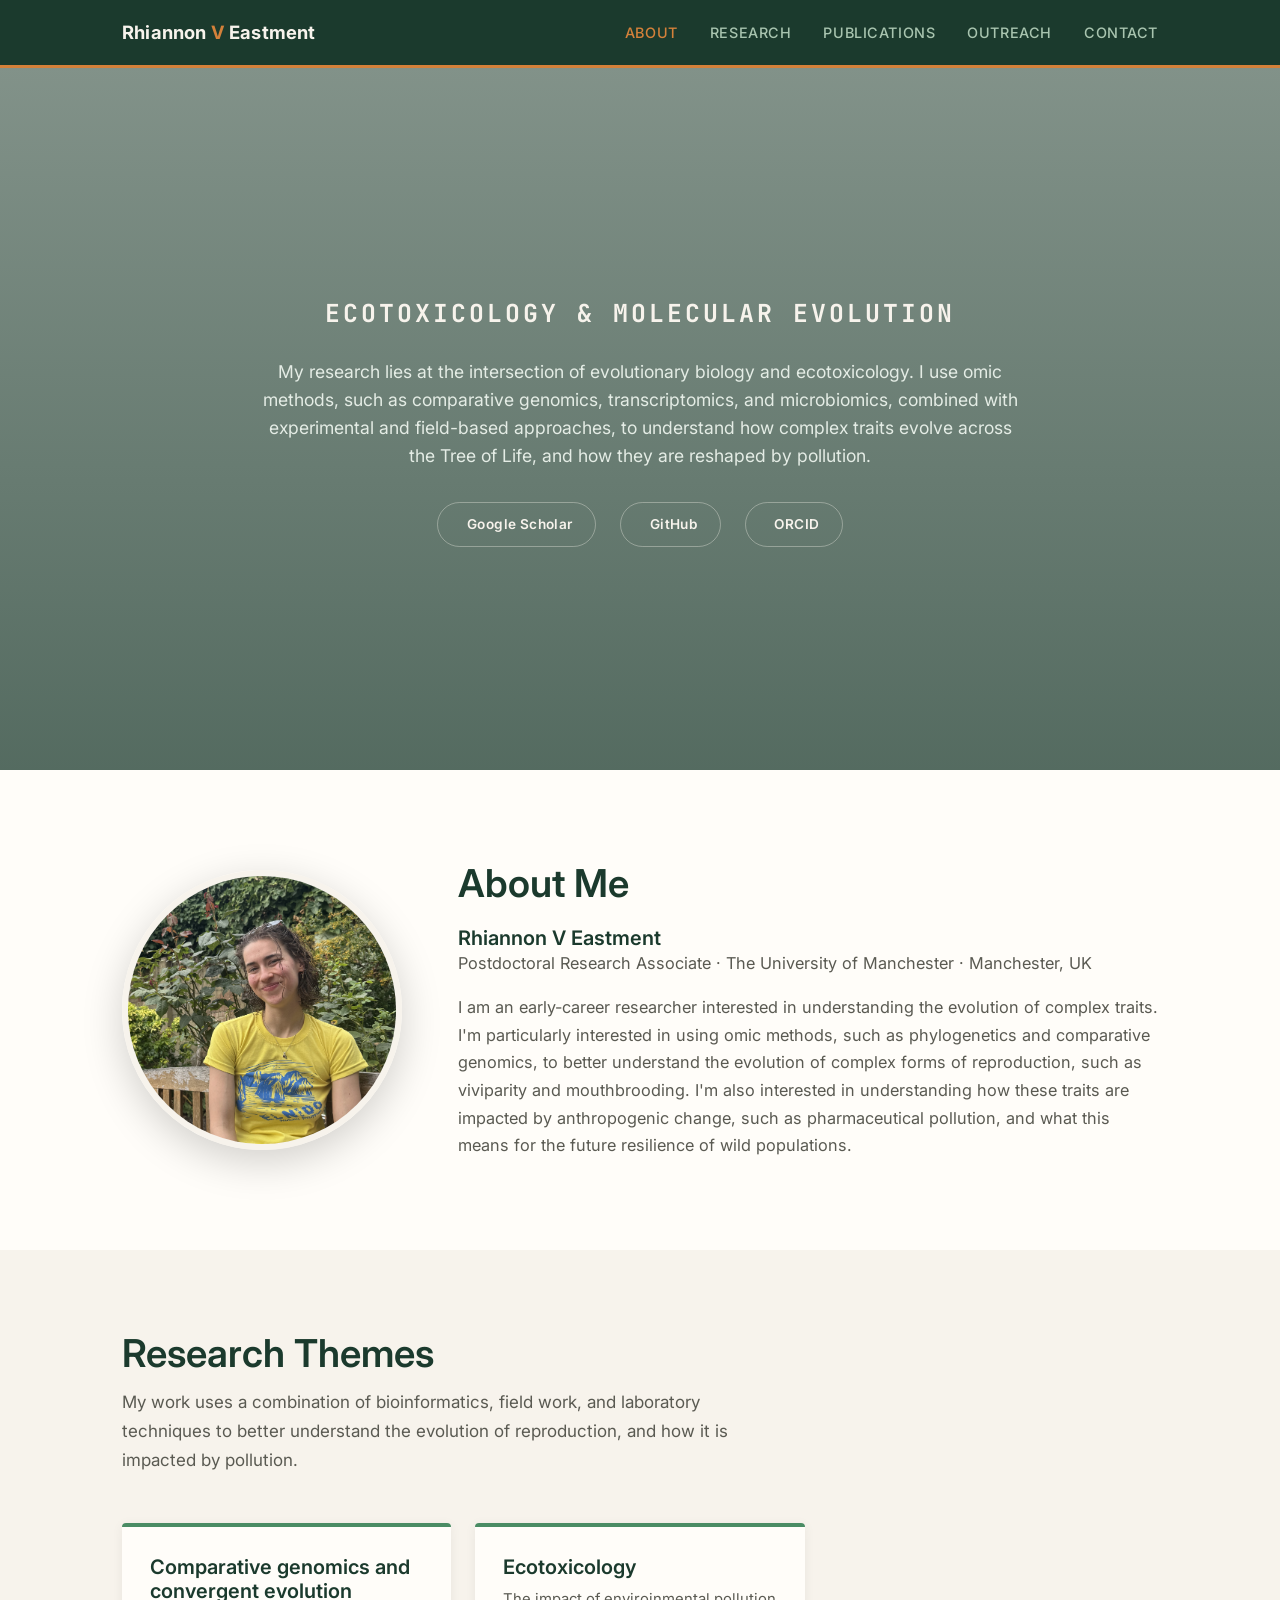
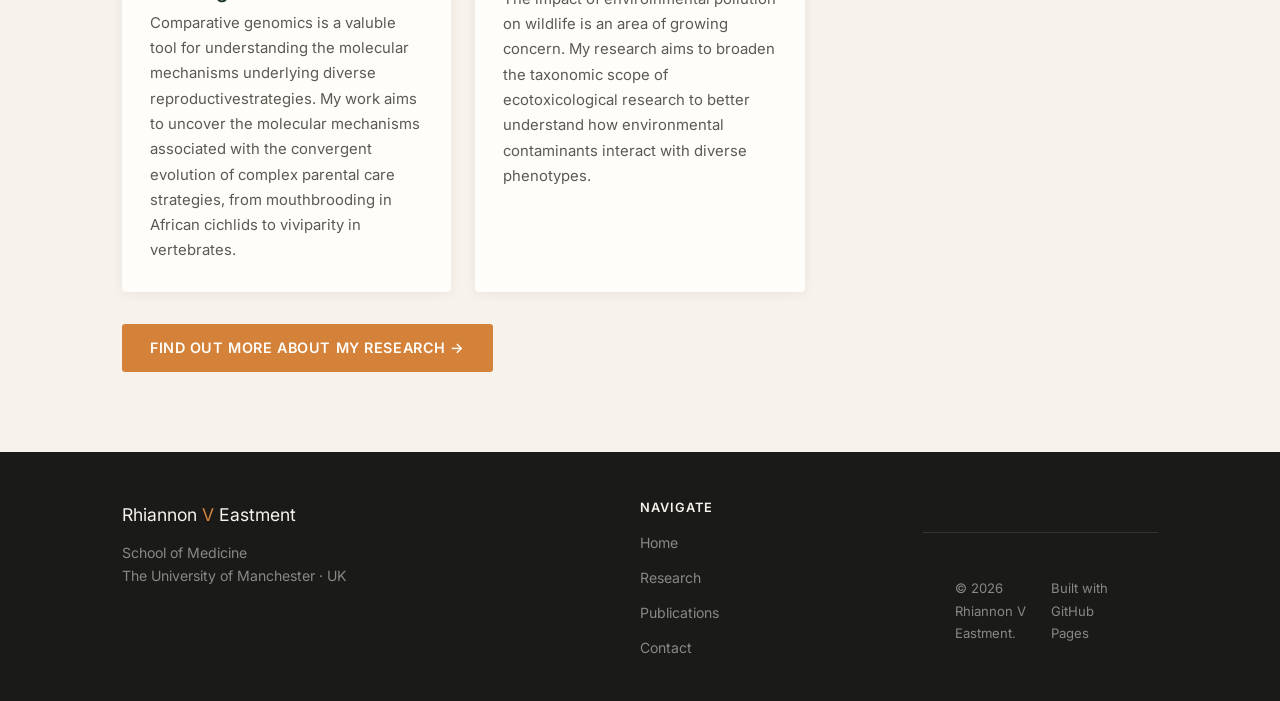
==== index.html @ 4a155547 "Update index.html" ====
<!DOCTYPE html>
<html lang="en">
<head>
  <meta charset="UTF-8" />
  <meta name="viewport" content="width=device-width, initial-scale=1.0" />
  <title>Rhiannon V Eastment | About</title>
  <meta name="description" content="Rhiannon Eastment is an early-career researcher in evolutionary biology and ecotoxicology at the University of Manchester.">
  <meta name="keywords" content="Rhiannon Eastment, evolution, reproduction, ecotoxicology, Monash University">
  <link rel="preconnect" href="https://fonts.googleapis.com" />
  <link rel="preconnect" href="https://fonts.gstatic.com" crossorigin />
  <link href="https://fonts.googleapis.com/css2?family=Playfair+Display:wght@400;600;700&family=Inter:wght@400;500;600&family=JetBrains+Mono:wght@400&display=swap" rel="stylesheet" />
  <link rel="stylesheet" href="style.css" />
</head>
<body>

  <!-- NAVIGATION -->
  <nav>
    <div class="nav-inner">
      <a href="index.html" class="nav-logo">Rhiannon <span>V</span> Eastment</a>
      <button class="nav-toggle" aria-label="Toggle navigation" onclick="this.nextElementSibling.classList.toggle('open')">☰</button>
      <ul class="nav-links">
        <li><a href="index.html" class="active">About</a></li>
        <li><a href="research.html">Research</a></li>
        <li><a href="publications.html">Publications</a></li>
        <li><a href="outreach.html">Outreach</a></li>
        <li><a href="contact.html">Contact</a></li>
      </ul>
    </div>
  </nav>

  <!-- HERO SECTION: full photo with overlay text -->
  <section class="hero">
    <div class="hero-bg"></div>
    <div class="hero-overlay"></div>
    <div class="hero-content">
      <p class="subtitle">Ecotoxicology & Molecular Evolution</p>
      <p class="bio-intro">
        My research lies at the intersection of evolutionary biology and ecotoxicology. I use omic methods, such as comparative genomics, transcriptomics, and microbiomics, combined with experimental and field-based approaches, to understand how complex traits evolve across the Tree of Life, and how they are reshaped by pollution.
      </p>
      <div class="hero-links">
        <a href="https://scholar.google.com/citations?user=520XEhIAAAAJ&hl=en" target="_blank"><i class="fas fa-graduation-cap"></i> Google Scholar</a>
        <a href="https://github.com/rhiannoneastment" target="_blank"><i class="fab fa-github"></i> GitHub</a>
        <a href="https://orcid.org/0009-0002-4949-1405" target="_blank"><i class="fab fa-orcid"></i> ORCID</a>
      </div>
    </div>
</section>

  <!-- ABOUT ME SECTION -->
  <section class="about-section">
    <div class="container">
      <div class="about-grid">
        <div class="about-photo">
          <img src="photos/scholar_photo_cropped.jpeg" alt="Headshot of Rhiannon Eastment">
        </div>
        <div class="about-text">
          <h2>About Me</h2>
          <h3>Rhiannon V Eastment</h3>
          <p class="affiliation">Postdoctoral Research Associate &middot; The University of Manchester &middot; Manchester, UK</p>
          <p>
            I am an early-career researcher interested in understanding the evolution of complex traits. I'm particularly interested in using omic methods, such as phylogenetics and comparative genomics, to better understand the evolution of complex forms of reproduction, such as viviparity and mouthbrooding. I'm also interested in understanding how these traits are impacted by anthropogenic change, such as pharmaceutical pollution, and what this means for the future resilience of wild populations.
          </p>
        </div>
      </div>
    </div>
  </section>  
  
  <!-- RESEARCH THEMES -->
  <section class="section section--tinted">
    <div class="container">
      <div class="section-header">
        <h2>Research Themes</h2>
        <p>My work uses a combination of bioinformatics, field work, and laboratory techniques to better understand the evolution of reproduction, and how it is impacted by pollution.</p>
      </div>
      <div class="themes-grid">
        <div class="theme-card">
          <h3>Comparative genomics and convergent evolution</h3>
          <p>Comparative genomics is a valuble tool for understanding the molecular mechanisms underlying diverse reproductivestrategies. My work aims to uncover the molecular mechanisms associated with the convergent evolution of complex parental care strategies, from mouthbrooding in African cichlids to viviparity in vertebrates.</p>
        </div>
        <div class="theme-card">
          <h3>Ecotoxicology</h3>
          <p>The impact of enviroinmental pollution on wildlife is an area of growing concern. My research aims to broaden the taxonomic scope of ecotoxicological research to better understand how environmental contaminants interact with diverse phenotypes.</p>
        </div>
      </div>
      <div style="margin-top: 2rem;">
        <a href="research.html" class="btn btn-primary">Find out more about my research →</a>
      </div>
    </div>
  </section>

  <!-- FOOTER -->
  <footer>
    <div class="footer-inner">
      <div>
        <div class="footer-brand">Rhiannon <span>V</span> Eastment</div>
        <p class="footer-desc">School of Medicine<br>The University of Manchester · UK</p>
      </div>
      <div class="footer-col">
        <h4>Navigate</h4>
        <ul class="footer-links">
          <li><a href="index.html">Home</a></li>
          <li><a href="research.html">Research</a></li>
          <li><a href="publications.html">Publications</a></li>
          <li><a href="contact.html">Contact</a></li>
        </ul>
      </div>
    <div class="footer-bottom">
      <span>© 2026 Rhiannon V Eastment.</span>
      <span>Built with GitHub Pages</span>
    </div>
  </footer>

</body>
</html>
---- style.css ----
/* ============================
   PALETTE & TOKENS
   Deep forest green + warm amber + off-white
   ============================ */
:root {
  --forest:    #1B3A2D;
  --moss:      #2E5E45;
  --fern:      #4A8C64;
  --amber:     #D4813A;
  --amber-lt:  #F0A96B;
  --cream:     #F7F3EC;
  --paper:     #FFFDF9;
  --ink:       #1A1A18;
  --muted:     #5A5A52;
  --rule:      #D8D2C4;

  --font-display: 'Inter', system-ui, sans-serif;
  --font-body:    'Inter', system-ui, sans-serif;
  --font-mono:    'JetBrains Mono', monospace;

  --max-w: 1100px;
  --nav-h: 68px;
}

/* ============================
   RESET & BASE
   ============================ */
*, *::before, *::after { box-sizing: border-box; margin: 0; padding: 0; }

html { scroll-behavior: smooth; }

body {
  font-family: var(--font-body);
  font-size: 17px;
  line-height: 1.7;
  color: var(--ink);
  background: var(--paper);
}

img { max-width: 100%; display: block; }
a { color: var(--fern); text-decoration: none; }
a:hover { color: var(--amber); }

/* ============================
   TYPOGRAPHY
   ============================ */
h1, h2, h3, h4 {
  font-family: var(--font-display);
  line-height: 1.2;
  color: var(--forest);
}
h1 { font-size: clamp(2.4rem, 5vw, 3.8rem); font-weight: 700; }
h2 { font-size: clamp(1.6rem, 3vw, 2.4rem); font-weight: 600; }
h3 { font-size: 1.25rem; font-weight: 600; }
h4 { font-size: 1rem; font-weight: 600; letter-spacing: .06em; text-transform: uppercase; color: var(--muted); }

p { margin-bottom: 1rem; }
p:last-child { margin-bottom: 0; }

/* ============================
   LAYOUT UTILITIES
   ============================ */
.container {
  max-width: var(--max-w);
  margin: 0 auto;
  padding: 0 2rem;
}

.section {
  padding: 80px 0;
}

.section--dark {
  background: var(--forest);
  color: var(--cream);
}
.section--dark h1,
.section--dark h2,
.section--dark h3,
.section--dark h4 { color: var(--cream); }
.section--dark p { color: #C8D9CC; }

.section--tinted { background: var(--cream); }

/* ============================
   NAV
   ============================ */
nav {
  position: sticky;
  top: 0;
  z-index: 100;
  height: var(--nav-h);
  background: var(--forest);
  display: flex;
  align-items: center;
  border-bottom: 3px solid var(--amber);
}

.nav-inner {
  max-width: var(--max-w);
  margin: 0 auto;
  padding: 0 2rem;
  width: 100%;
  display: flex;
  align-items: center;
  justify-content: space-between;
}

.nav-logo {
  font-family: var(--font-display);
  font-size: 1.15rem;
  font-weight: 700;
  color: var(--cream);
  letter-spacing: .01em;
}
.nav-logo span { color: var(--amber); }
.nav-logo:hover { color: var(--cream); }

.nav-links {
  display: flex;
  gap: 2rem;
  list-style: none;
}
.nav-links a {
  font-size: .9rem;
  font-weight: 500;
  letter-spacing: .04em;
  text-transform: uppercase;
  color: #A8C4AF;
  transition: color .2s;
}
.nav-links a:hover,
.nav-links a.active { color: var(--amber); }

.nav-toggle {
  display: none;
  background: none;
  border: none;
  cursor: pointer;
  color: var(--cream);
  font-size: 1.5rem;
}

/* ============================
   HERO - full-bleed photo with overlay text
   ============================ */
.hero {
  position: relative;
  min-height: 78vh;
  display: flex;
  align-items: center;
  justify-content: center;
  overflow: hidden;
  text-align: center;
  padding: 0 2rem;
}
 
.hero-bg {
  position: absolute;
  inset: 0;
  background-image: url('photos/fish_hero.jpg');
  background-size: cover;
  background-position: center;
  z-index: 0;
}
 
.hero-overlay {
  position: absolute;
  inset: 0;
  background: linear-gradient(180deg, rgba(27,58,45,.55) 0%, rgba(27,58,45,.75) 100%);
  z-index: 1;
}
 
.hero-content {
  position: relative;
  z-index: 2;
  max-width: 760px;
}
 
.hero-content .subtitle {
  font-family: var(--font-mono);
  font-size: 1.55rem;
   font-weight: 700;
  letter-spacing: .12em;
  text-transform: uppercase;
  color: var(--cream);
  margin-bottom: 1.5rem;
}
 
.hero-content h1 {
  color: var(--cream);
  margin-bottom: 1rem;
}
 
.hero-content .affiliation {
  color: #C8D9CC;
  font-size: .95rem;
  margin-bottom: 1.5rem;
}
 
.hero-content .bio-intro {
  color: #E4ECE5;
  font-size: 1.1rem;
  line-height: 1.6;
  margin-bottom: 2rem;
}
 
.hero-links {
  display: flex;
  gap: 1.5rem;
  justify-content: center;
  flex-wrap: wrap;
}
 
.hero-links a {
  color: var(--cream);
  font-size: .85rem;
  font-weight: 600;
  letter-spacing: .03em;
  display: inline-flex;
  align-items: center;
  gap: .4rem;
  padding: .6rem 1.4rem;
  border-radius: 999px;
  border: 1.5px solid rgba(247, 243, 236, 0.35);
  transition: background .2s, border-color .2s, color .2s;
}
.hero-links a:hover {
  background: var(--amber);
  color: var(--forest);
  border-color: var(--amber);
}
 
.btn {
  display: inline-block;
  padding: .75rem 1.75rem;
  border-radius: 3px;
  font-size: .9rem;
  font-weight: 600;
  letter-spacing: .04em;
  text-transform: uppercase;
  transition: background .2s, color .2s, transform .15s;
  cursor: pointer;
  border: none;
}
.btn:hover { transform: translateY(-2px); }
 
.btn-primary {
  background: var(--amber);
  color: var(--paper);
}
.btn-primary:hover { background: var(--amber-lt); color: var(--ink); }
 
.btn-outline {
  background: transparent;
  color: var(--cream);
  border: 2px solid #4A6A54;
  margin-left: .75rem;
}
.btn-outline:hover { border-color: var(--amber); color: var(--amber); }

/* ============================
   ABOUT ME SECTION
   ============================ */
.about-section {
  padding: 90px 0;
  background: var(--paper);
}
 
.about-grid {
  display: grid;
  grid-template-columns: 280px 1fr;
  gap: 3.5rem;
  align-items: center;
}
 
.about-photo {
  width: 280px;
  height: 280px;
  border-radius: 50%;
  overflow: hidden;
  box-shadow: 0 12px 40px rgba(0,0,0,.18);
  border: 6px solid var(--cream);
  justify-self: center;
}
 
.about-photo img {
  width: 100%;
  height: 100%;
  object-fit: cover;
}
 
.about-text h2 {
  margin-bottom: 1.25rem;
}
 
.about-text p {
  color: var(--muted);
  font-size: 1.02rem;
}

/* ============================
   STAT BAR
   ============================ */
.stat-bar {
  background: var(--amber);
  padding: 28px 0;
}
.stat-bar-inner {
  max-width: var(--max-w);
  margin: 0 auto;
  padding: 0 2rem;
  display: flex;
  gap: 2rem;
  justify-content: space-around;
  flex-wrap: wrap;
}
.stat { text-align: center; }
.stat-number {
  font-family: var(--font-display);
  font-size: 2.2rem;
  font-weight: 700;
  color: var(--forest);
  line-height: 1;
}
.stat-label {
  font-size: .8rem;
  font-weight: 600;
  letter-spacing: .06em;
  text-transform: uppercase;
  color: var(--forest);
  opacity: .75;
  margin-top: .25rem;
}

/* ============================
   RESEARCH THEMES (homepage)
   ============================ */
.themes-grid {
  display: grid;
  grid-template-columns: repeat(3, 1fr);
  gap: 1.5rem;
  margin-top: 2.5rem;
}

.theme-card {
  background: var(--paper);
  border-top: 4px solid var(--fern);
  border-radius: 4px;
  padding: 1.75rem;
  box-shadow: 0 2px 12px rgba(0,0,0,.06);
  transition: box-shadow .2s, transform .2s;
}
.theme-card:hover {
  box-shadow: 0 8px 30px rgba(0,0,0,.1);
  transform: translateY(-3px);
}
.theme-card-icon { font-size: 2rem; margin-bottom: .75rem; }
.theme-card h3 { margin-bottom: .5rem; }
.theme-card p { font-size: .93rem; color: var(--muted); margin: 0; }

/* ============================
   SECTION HEADER
   ============================ */
.section-header {
  margin-bottom: 3rem;
}
.section-header h4 { margin-bottom: .4rem; }
.section-header h2 { margin-bottom: .75rem; }
.section-header p { max-width: 620px; color: var(--muted); }
.section-header--center { text-align: center; }
.section-header--center p { margin: 0 auto; }

/* ============================
   NEWS CARDS (homepage)
   ============================ */
.news-grid {
  display: grid;
  grid-template-columns: repeat(3, 1fr);
  gap: 1.5rem;
  margin-top: 2.5rem;
}
.news-card {
  border-radius: 4px;
  overflow: hidden;
  background: #1F4434;
  transition: transform .2s;
}
.news-card:hover { transform: translateY(-3px); }
.news-card-body { padding: 1.25rem; }
.news-date {
  font-size: .78rem;
  font-family: var(--font-mono);
  color: var(--amber);
  margin-bottom: .4rem;
  letter-spacing: .06em;
}
.news-card h3 { color: var(--cream); font-size: 1rem; margin-bottom: .4rem; }
.news-card p { color: #A8C4AF; font-size: .88rem; margin: 0; }

/* ============================
   PAGE HERO (inner pages)
   ============================ */
.page-hero {
  background: var(--forest);
  padding: 60px 0 50px;
  border-bottom: 3px solid var(--amber);
}
.page-hero h4 { color: var(--amber); margin-bottom: .5rem; }
.page-hero h1 { color: var(--cream); font-size: clamp(1.8rem, 4vw, 2.8rem); }
.page-hero p { color: #A8C4AF; max-width: 580px; margin-top: .75rem; }

/* ============================
   RESEARCH PAGE
   ============================ */
.research-block {
  display: grid;
  grid-template-columns: 1fr 1fr;
  gap: 4rem;
  align-items: center;
  padding: 4rem 0;
  border-bottom: 1px solid var(--rule);
}
.research-block:last-child { border-bottom: none; }
.research-block:nth-child(even) { direction: rtl; }
.research-block:nth-child(even) > * { direction: ltr; }

.research-img-placeholder {
  border-radius: 6px;
  height: 280px;
  display: flex;
  align-items: center;
  justify-content: center;
  font-size: 4rem;
}
.research-img-placeholder.bg1 { background: linear-gradient(135deg, #1B3A2D, #2E5E45); }
.research-img-placeholder.bg2 { background: linear-gradient(135deg, #3A2D1B, #5E452E); }
.research-img-placeholder.bg3 { background: linear-gradient(135deg, #1B2A3A, #2E455E); }

.research-block h3 { font-size: 1.5rem; margin-bottom: .75rem; }
.research-block p { color: var(--muted); }

.tag-list { display: flex; flex-wrap: wrap; gap: .5rem; margin-top: 1rem; }
.tag {
  font-size: .75rem;
  font-weight: 600;
  letter-spacing: .05em;
  text-transform: uppercase;
  background: var(--cream);
  color: var(--moss);
  border: 1.5px solid var(--fern);
  border-radius: 2px;
  padding: .2rem .6rem;
}

/* ============================
   PUBLICATIONS PAGE
   ============================ */
.pub-year-group { margin-bottom: 3rem; }
.pub-year-label {
  font-family: var(--font-display);
  font-size: 1.8rem;
  color: var(--amber);
  border-bottom: 2px solid var(--rule);
  padding-bottom: .5rem;
  margin-bottom: 1.5rem;
}
.pub-item {
  padding: 1.25rem 0;
  border-bottom: 1px solid var(--rule);
  display: grid;
  grid-template-columns: auto 1fr;
  gap: 1.25rem;
  align-items: start;
}
.pub-item:last-child { border-bottom: none; }
.pub-number {
  font-family: var(--font-mono);
  font-size: .8rem;
  color: var(--amber);
  padding-top: .2rem;
  min-width: 2rem;
  text-align: right;
}
.pub-title {
  font-weight: 600;
  color: var(--forest);
  margin-bottom: .25rem;
}
.pub-authors { font-size: .9rem; color: var(--muted); margin-bottom: .2rem; }
.pub-journal {
  font-size: .88rem;
  font-style: italic;
  color: var(--fern);
}
.pub-links { margin-top: .4rem; display: flex; gap: 1rem; }
.pub-links a {
  font-size: .78rem;
  font-weight: 600;
  letter-spacing: .05em;
  text-transform: uppercase;
  color: var(--amber);
  border-bottom: 1px solid transparent;
}
.pub-links a:hover { border-bottom-color: var(--amber); }

/* ============================
   CONTACT PAGE
   ============================ */
.contact-grid {
  display: grid;
  grid-template-columns: 1fr 1fr;
  gap: 4rem;
  align-items: start;
}
.contact-info h3 { margin-bottom: 1rem; }
.contact-detail {
  display: flex;
  gap: .75rem;
  align-items: flex-start;
  margin-bottom: 1rem;
}
.contact-detail-icon { font-size: 1.1rem; padding-top: .1rem; }
.contact-detail-text { font-size: .95rem; color: var(--muted); line-height: 1.5; }
.contact-detail-text strong { display: block; color: var(--ink); }

.contact-form { background: var(--cream); border-radius: 6px; padding: 2rem; }
.contact-form h3 { margin-bottom: 1.5rem; }
.form-group { margin-bottom: 1.25rem; }
.form-group label {
  display: block;
  font-size: .85rem;
  font-weight: 600;
  letter-spacing: .04em;
  text-transform: uppercase;
  color: var(--muted);
  margin-bottom: .4rem;
}
.form-group input,
.form-group textarea,
.form-group select {
  width: 100%;
  padding: .7rem 1rem;
  border: 1.5px solid var(--rule);
  border-radius: 3px;
  font-family: var(--font-body);
  font-size: .95rem;
  background: var(--paper);
  color: var(--ink);
  transition: border-color .2s;
  outline: none;
}
.form-group input:focus,
.form-group textarea:focus,
.form-group select:focus { border-color: var(--fern); }
.form-group textarea { min-height: 130px; resize: vertical; }

/* ============================
   FOOTER
   ============================ */
footer {
  background: var(--ink);
  color: #888;
  padding: 48px 0 32px;
}
.footer-inner {
  max-width: var(--max-w);
  margin: 0 auto;
  padding: 0 2rem;
  display: grid;
  grid-template-columns: 2fr 1fr 1fr;
  gap: 3rem;
}
.footer-brand { font-family: var(--font-display); font-size: 1.1rem; color: var(--cream); margin-bottom: .75rem; }
.footer-brand span { color: var(--amber); }
.footer-desc { font-size: .88rem; line-height: 1.6; }
.footer-col h4 { color: var(--cream); font-size: .8rem; letter-spacing: .08em; text-transform: uppercase; margin-bottom: .75rem; }
.footer-links { list-style: none; }
.footer-links li { margin-bottom: .4rem; }
.footer-links a { font-size: .88rem; color: #888; transition: color .2s; }
.footer-links a:hover { color: var(--amber); }
.footer-bottom {
  max-width: var(--max-w);
  margin: 2rem auto 0;
  padding: 1.25rem 2rem 0;
  border-top: 1px solid #333;
  font-size: .82rem;
  display: flex;
  justify-content: space-between;
  align-items: center;
}

/* ============================
   RESPONSIVE
   ============================ */
@media (max-width: 900px) {
  .hero-inner { grid-template-columns: 1fr; }
  .hero-image-card, .hero-img-placeholder { display: none; }
  .themes-grid { grid-template-columns: 1fr 1fr; }
  .news-grid { grid-template-columns: 1fr 1fr; }
  .research-block { grid-template-columns: 1fr; gap: 2rem; }
  .research-block:nth-child(even) { direction: ltr; }
  .contact-grid { grid-template-columns: 1fr; }
  .footer-inner { grid-template-columns: 1fr 1fr; }
}

@media (max-width: 600px) {
  .section { padding: 56px 0; }
  .themes-grid { grid-template-columns: 1fr; }
  .news-grid { grid-template-columns: 1fr; }
  .nav-links { display: none; flex-direction: column; gap: 0; }
  .nav-links.open {
    display: flex;
    position: fixed;
    top: var(--nav-h);
    left: 0; right: 0;
    background: var(--forest);
    padding: 1rem 2rem 2rem;
    border-top: 1px solid #2E5E45;
    z-index: 99;
  }
  .nav-links.open a { padding: .75rem 0; font-size: 1rem; display: block; border-bottom: 1px solid #2E5E45; }
  .nav-toggle { display: block; }
  .footer-inner { grid-template-columns: 1fr; gap: 2rem; }
  .footer-bottom { flex-direction: column; gap: .5rem; text-align: center; }
}

@media (prefers-reduced-motion: reduce) {
  *, *::before, *::after { transition: none !important; }
}
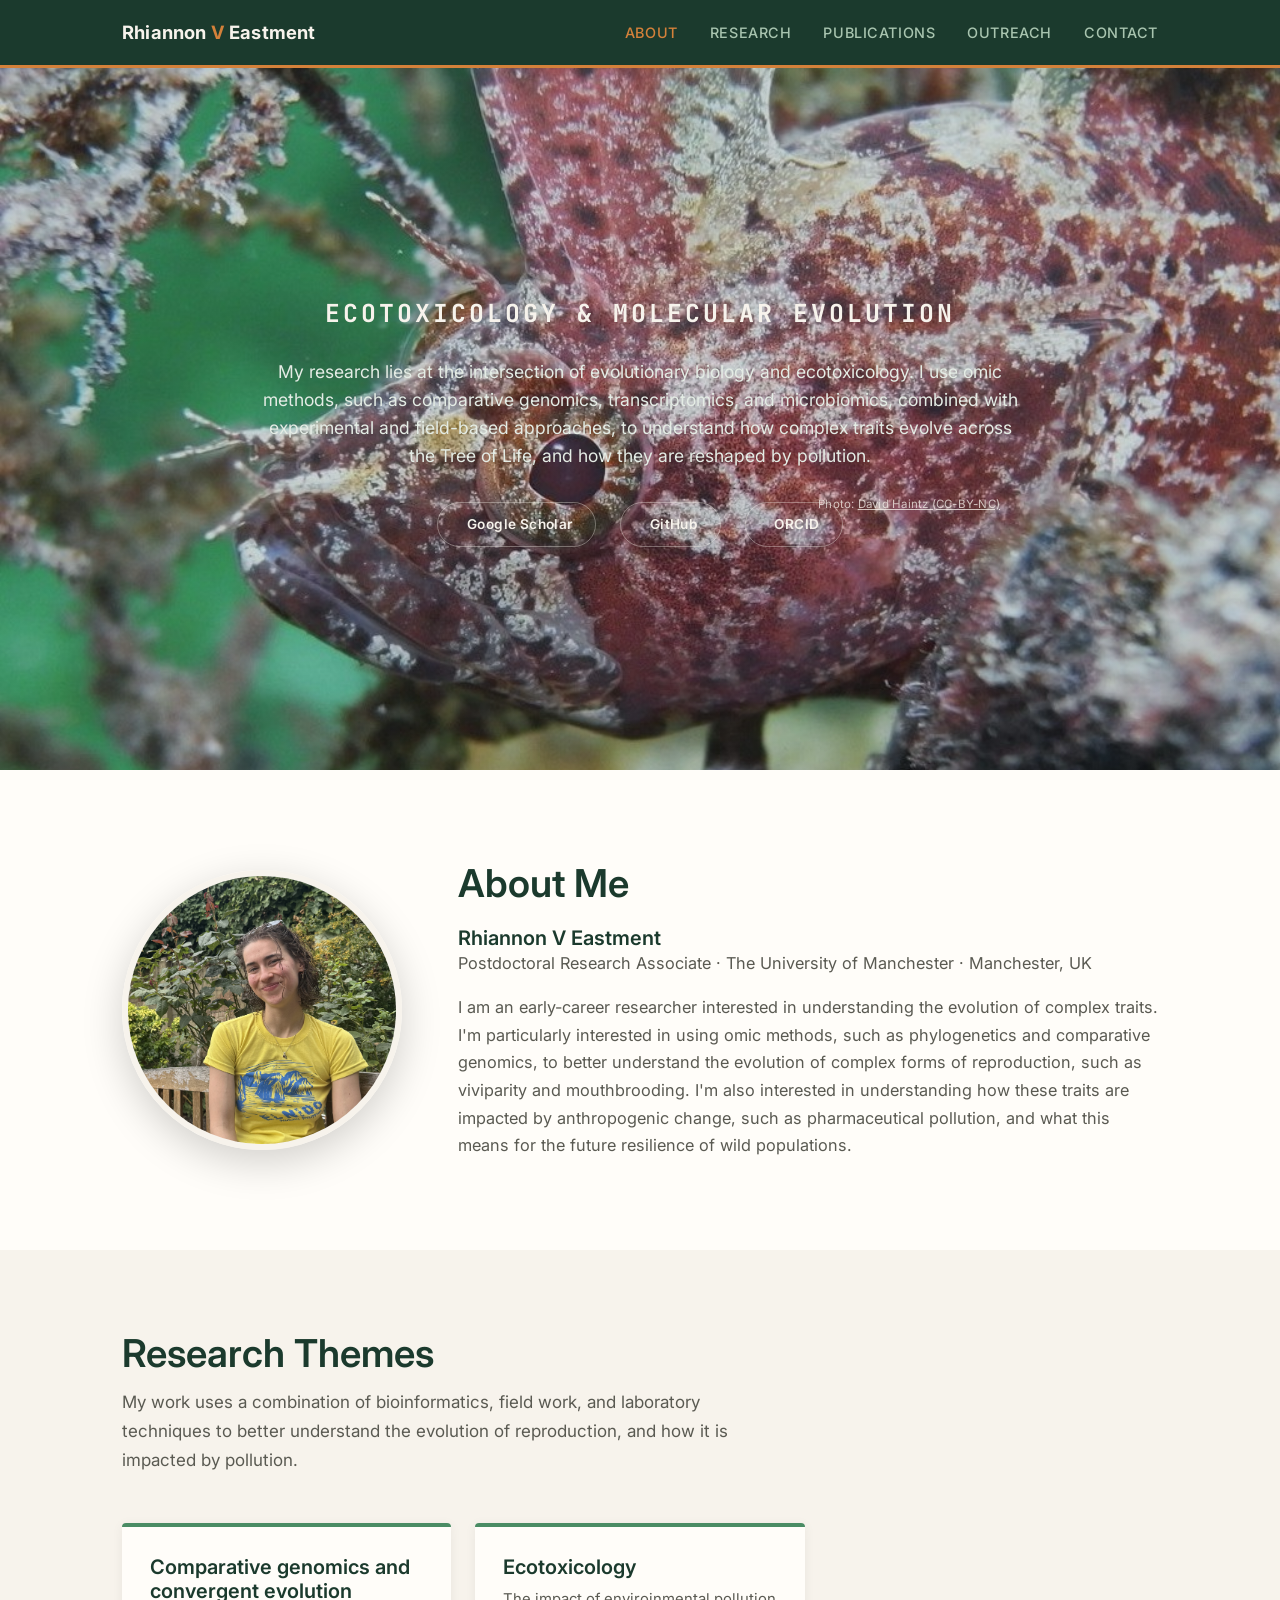
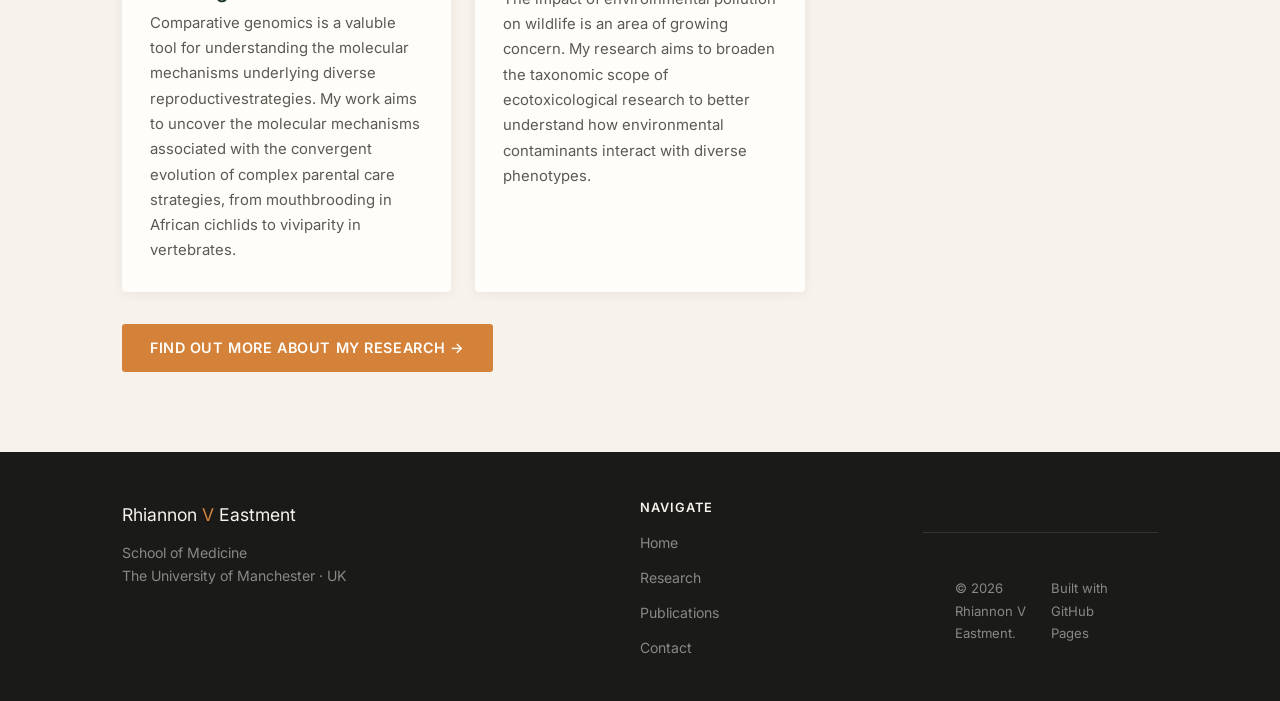
==== commit 3c38b0f3: "Update index.html" ====
--- a/index.html
+++ b/index.html
@@ -37,6 +37,7 @@
       <p class="bio-intro">
         My research lies at the intersection of evolutionary biology and ecotoxicology. I use omic methods, such as comparative genomics, transcriptomics, and microbiomics, combined with experimental and field-based approaches, to understand how complex traits evolve across the Tree of Life, and how they are reshaped by pollution.
       </p>
+      <p class="hero-credit">Photo: <a href="https://www.inaturalist.org/photos/10721985" target="_blank">David Haintz (CC-BY-NC)</a></p>
       <div class="hero-links">
         <a href="https://scholar.google.com/citations?user=520XEhIAAAAJ&hl=en" target="_blank"><i class="fas fa-graduation-cap"></i> Google Scholar</a>
         <a href="https://github.com/rhiannoneastment" target="_blank"><i class="fab fa-github"></i> GitHub</a>
--- a/style.css
+++ b/style.css
@@ -154,21 +154,41 @@
   text-align: center;
   padding: 0 2rem;
 }
- 
+
+/* Background image to be used in the hero section */
 .hero-bg {
   position: absolute;
   inset: 0;
-  background-image: url('photos/fish_hero.jpg');
+  background-image: url('photos/weedfish_cropped_1.jpeg');
   background-size: cover;
   background-position: center;
   z-index: 0;
 }
- 
+
+/* Add an overlay to the photo so that it is not completely opaque */
 .hero-overlay {
   position: absolute;
   inset: 0;
-  background: linear-gradient(180deg, rgba(27,58,45,.55) 0%, rgba(27,58,45,.75) 100%);
+  background: linear-gradient(180deg, rgba(27,58,45,.15) 0%, rgba(27,58,45,.15) 100%);
   z-index: 1;
+}
+
+/* Add photo credit to the hero image */
+.hero-credit {
+  position: absolute;
+  bottom: 1rem;
+  right: 1.25rem;
+  z-index: 2;
+  font-size: .72rem;
+  color: rgba(247, 243, 236, 0.75);
+  letter-spacing: .02em;
+}
+.hero-credit a {
+  color: rgba(247, 243, 236, 0.75);
+  text-decoration: underline;
+}
+.hero-credit a:hover {
+  color: var(--cream);
 }
  
 .hero-content {
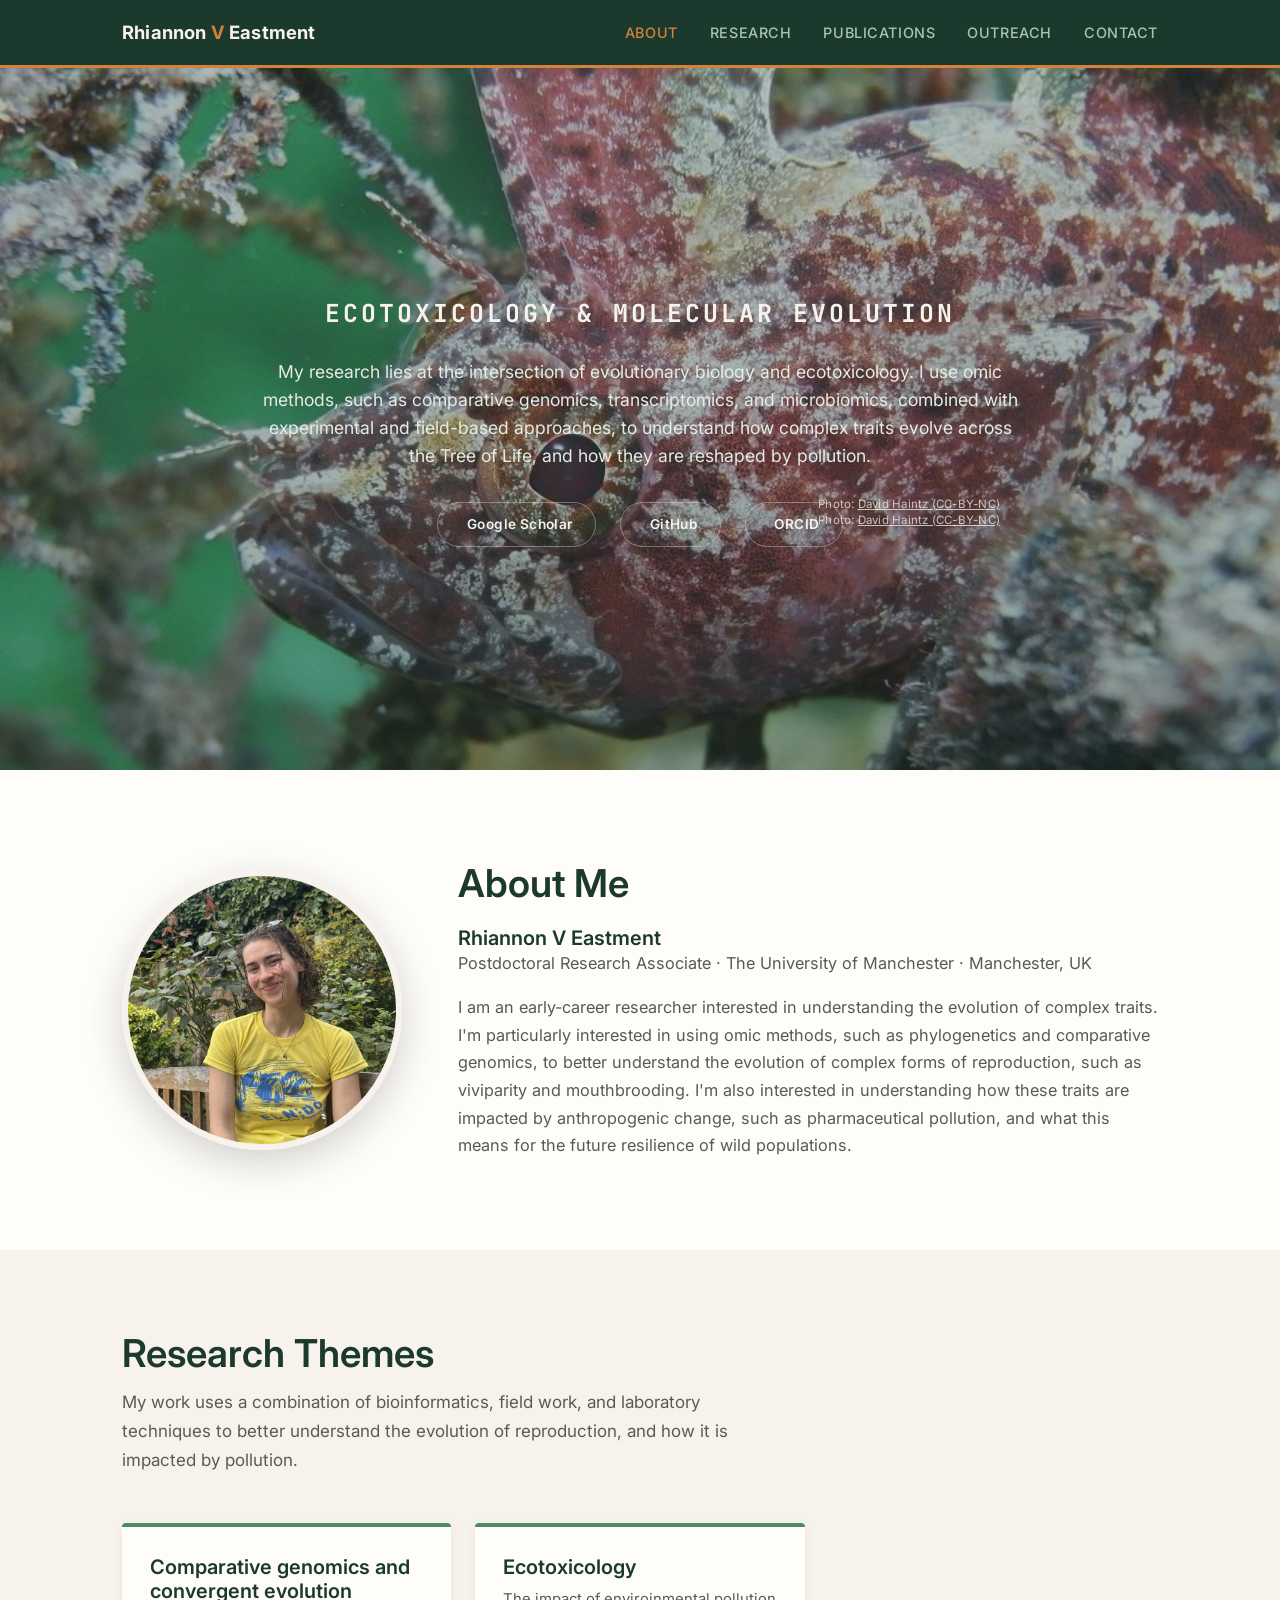
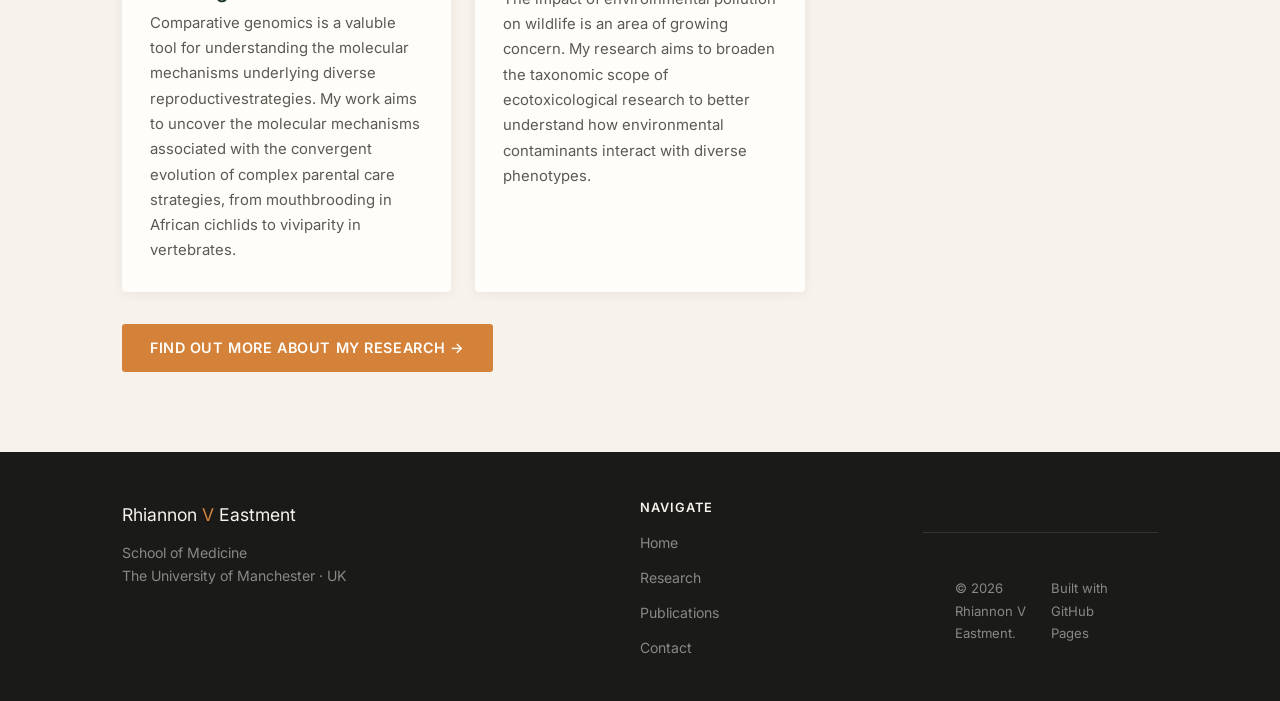
==== commit 72f5b318: "Update index.html" ====
--- a/index.html
+++ b/index.html
@@ -43,6 +43,7 @@
         <a href="https://github.com/rhiannoneastment" target="_blank"><i class="fab fa-github"></i> GitHub</a>
         <a href="https://orcid.org/0009-0002-4949-1405" target="_blank"><i class="fab fa-orcid"></i> ORCID</a>
       </div>
+      <p class="hero-credit">Photo: <a href="https://www.inaturalist.org/photos/10721985" target="_blank">David Haintz (CC-BY-NC)</a></p>
     </div>
 </section>
 
--- a/style.css
+++ b/style.css
@@ -169,7 +169,7 @@
 .hero-overlay {
   position: absolute;
   inset: 0;
-  background: linear-gradient(180deg, rgba(27,58,45,.15) 0%, rgba(27,58,45,.15) 100%);
+  background: linear-gradient(180deg, rgba(27,58,45,.25) 0%, rgba(27,58,45,.4) 100%);
   z-index: 1;
 }
 
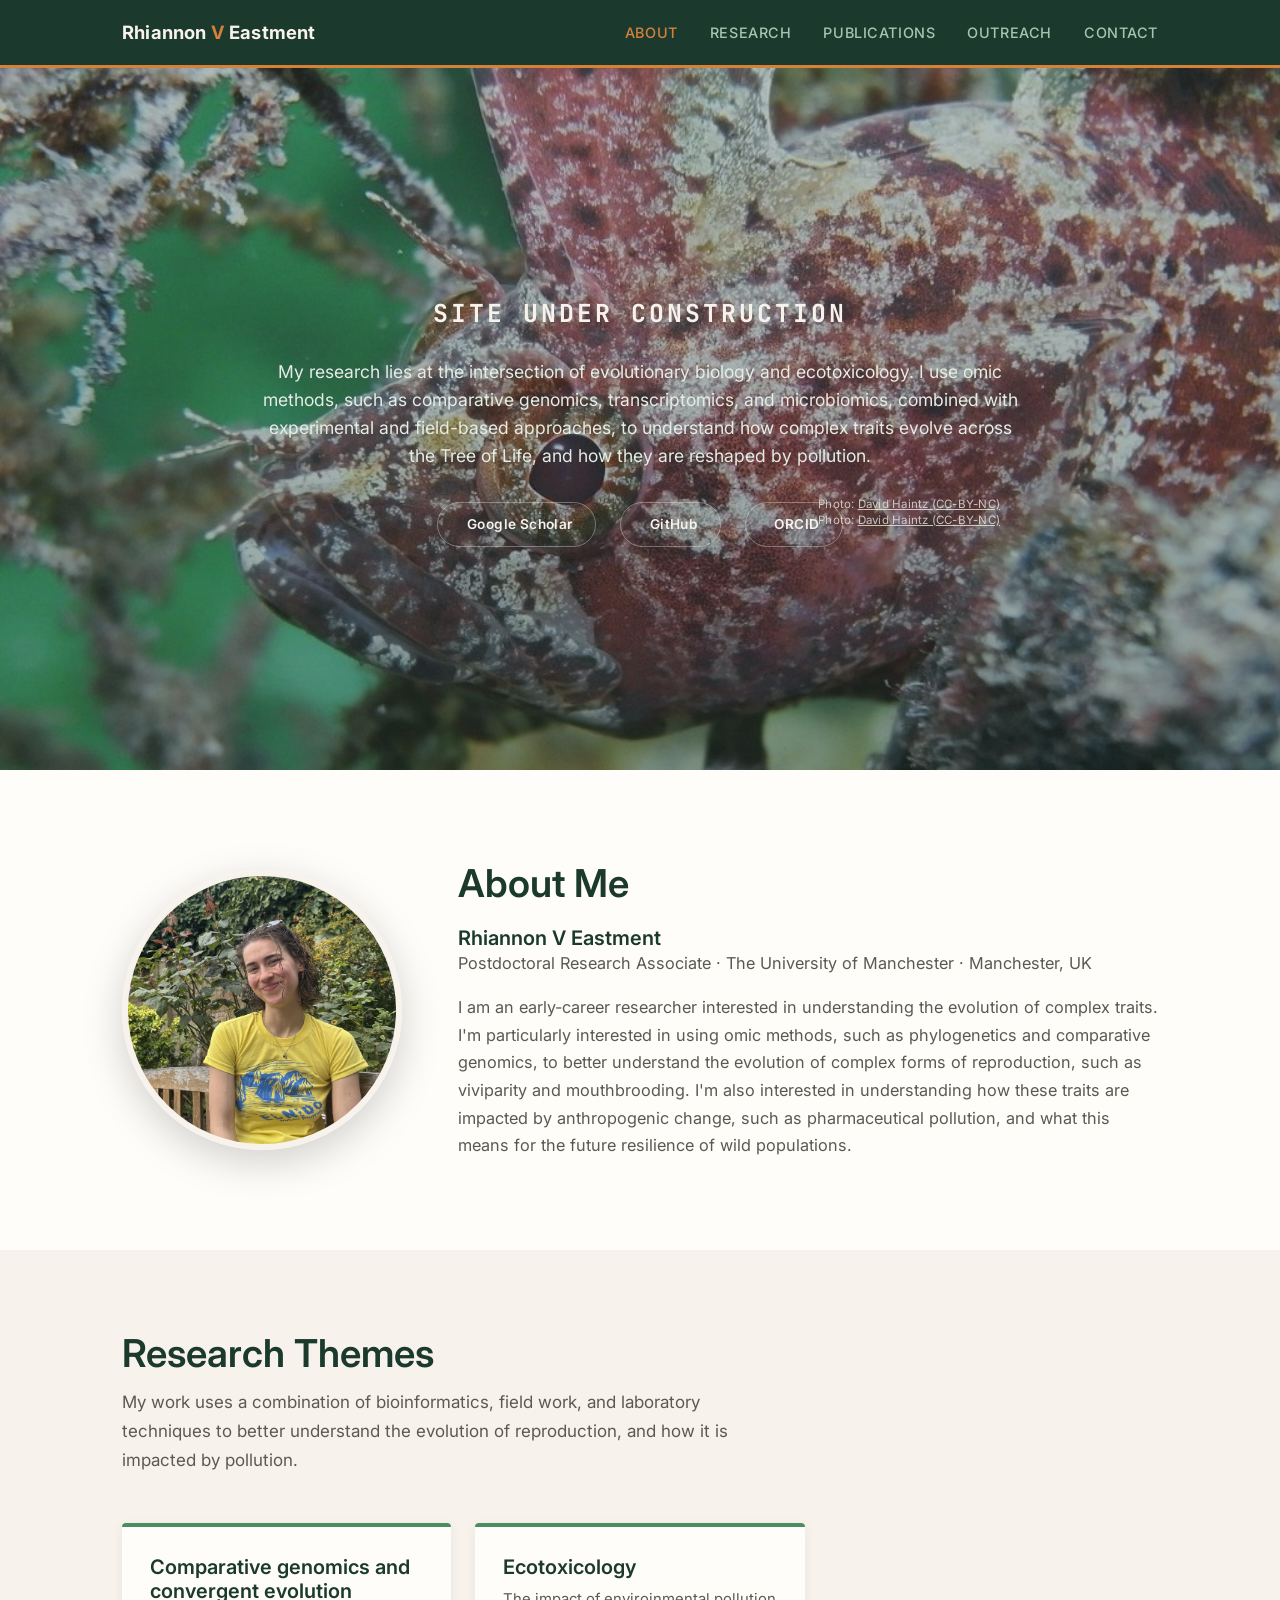
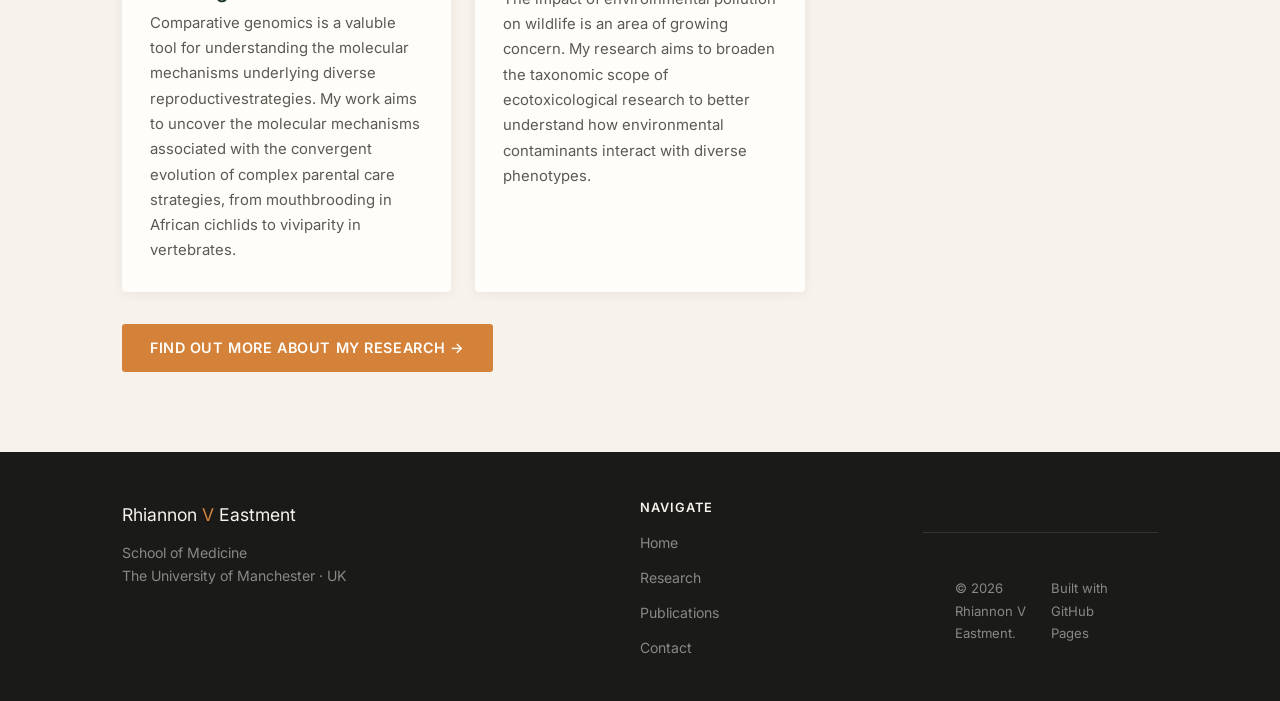
==== commit 8ea16b3a: "Update index.html" ====
--- a/index.html
+++ b/index.html
@@ -33,7 +33,7 @@
     <div class="hero-bg"></div>
     <div class="hero-overlay"></div>
     <div class="hero-content">
-      <p class="subtitle">Ecotoxicology & Molecular Evolution</p>
+      <p class="subtitle">SITE UNDER CONSTRUCTION</p>
       <p class="bio-intro">
         My research lies at the intersection of evolutionary biology and ecotoxicology. I use omic methods, such as comparative genomics, transcriptomics, and microbiomics, combined with experimental and field-based approaches, to understand how complex traits evolve across the Tree of Life, and how they are reshaped by pollution.
       </p>
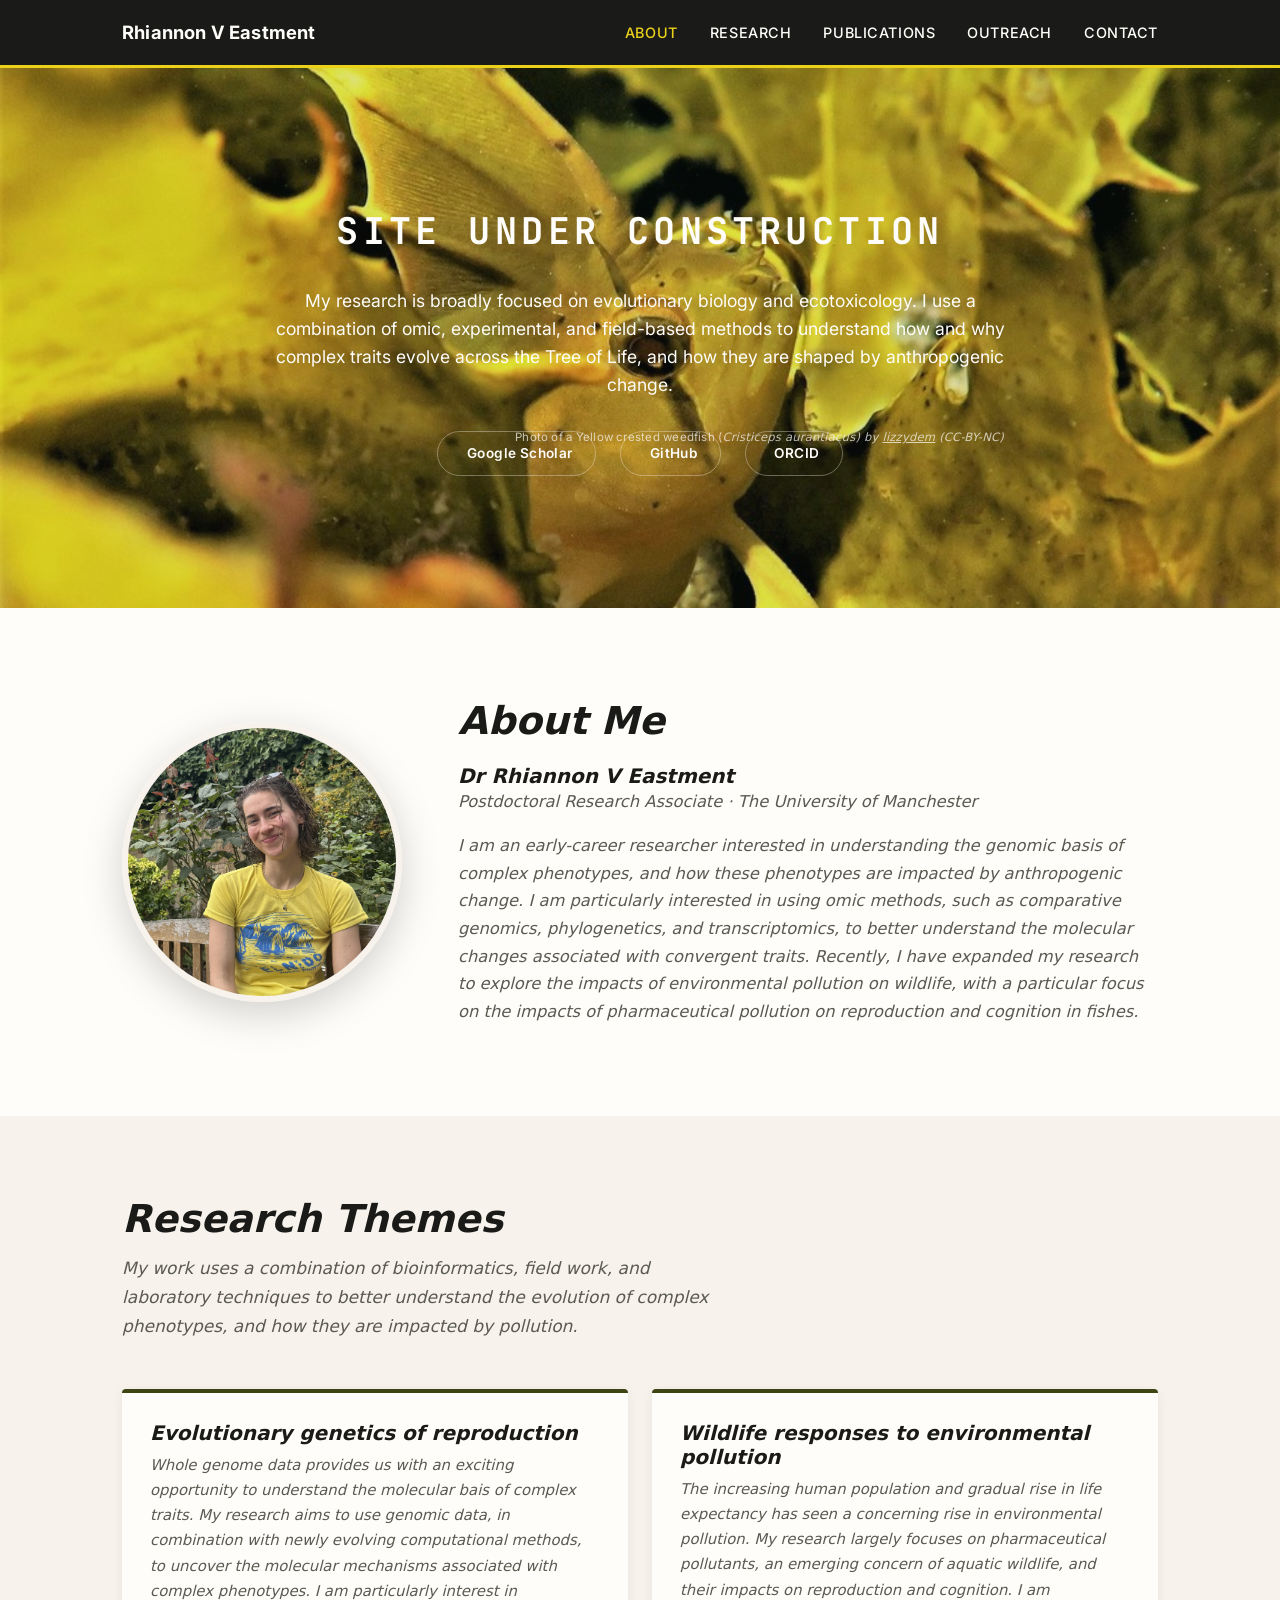
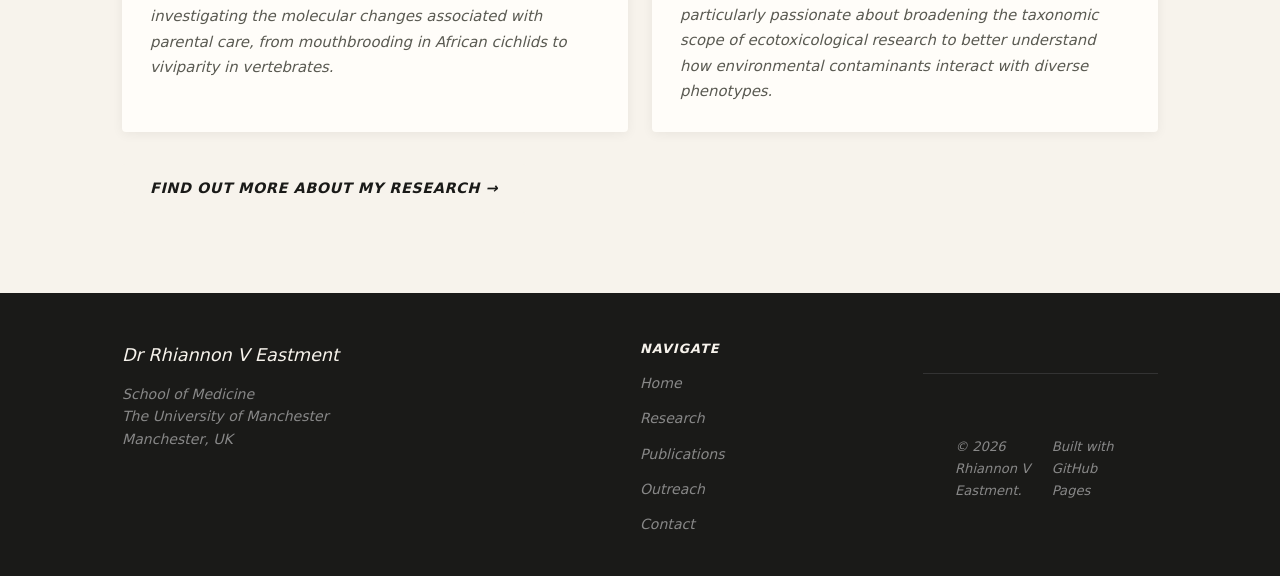
==== commit 8fad3642: "Update index.html" ====
--- a/index.html
+++ b/index.html
@@ -28,22 +28,21 @@
     </div>
   </nav>
 
-  <!-- HERO SECTION: full photo with overlay text -->
+  <!-- HERO SECTION -->
   <section class="hero">
     <div class="hero-bg"></div>
     <div class="hero-overlay"></div>
     <div class="hero-content">
       <p class="subtitle">SITE UNDER CONSTRUCTION</p>
       <p class="bio-intro">
-        My research lies at the intersection of evolutionary biology and ecotoxicology. I use omic methods, such as comparative genomics, transcriptomics, and microbiomics, combined with experimental and field-based approaches, to understand how complex traits evolve across the Tree of Life, and how they are reshaped by pollution.
+        My research is broadly focused on evolutionary biology and ecotoxicology. I use a combination of omic, experimental, and field-based methods to understand how and why complex traits evolve across the Tree of Life, and how they are shaped by anthropogenic change.
       </p>
-      <p class="hero-credit">Photo: <a href="https://www.inaturalist.org/photos/10721985" target="_blank">David Haintz (CC-BY-NC)</a></p>
       <div class="hero-links">
         <a href="https://scholar.google.com/citations?user=520XEhIAAAAJ&hl=en" target="_blank"><i class="fas fa-graduation-cap"></i> Google Scholar</a>
         <a href="https://github.com/rhiannoneastment" target="_blank"><i class="fab fa-github"></i> GitHub</a>
         <a href="https://orcid.org/0009-0002-4949-1405" target="_blank"><i class="fab fa-orcid"></i> ORCID</a>
       </div>
-      <p class="hero-credit">Photo: <a href="https://www.inaturalist.org/photos/10721985" target="_blank">David Haintz (CC-BY-NC)</a></p>
+      <p class="hero-credit">Photo of a Yellow crested weedfish (<i>Cristiceps aurantiacus<i>) by <a href="https://www.inaturalist.org/observations/103037705" target="_blank">lizzydem</a> (CC-BY-NC)</p>
     </div>
 </section>
 
@@ -56,10 +55,10 @@
         </div>
         <div class="about-text">
           <h2>About Me</h2>
-          <h3>Rhiannon V Eastment</h3>
-          <p class="affiliation">Postdoctoral Research Associate &middot; The University of Manchester &middot; Manchester, UK</p>
+          <h3>Dr Rhiannon V Eastment</h3>
+          <p class="affiliation">Postdoctoral Research Associate &middot; The University of Manchester</p>
           <p>
-            I am an early-career researcher interested in understanding the evolution of complex traits. I'm particularly interested in using omic methods, such as phylogenetics and comparative genomics, to better understand the evolution of complex forms of reproduction, such as viviparity and mouthbrooding. I'm also interested in understanding how these traits are impacted by anthropogenic change, such as pharmaceutical pollution, and what this means for the future resilience of wild populations.
+            I am an early-career researcher interested in understanding the genomic basis of complex phenotypes, and how these phenotypes are impacted by anthropogenic change. I am particularly interested in using omic methods, such as comparative genomics, phylogenetics, and transcriptomics, to better understand the molecular changes associated with convergent traits. Recently, I have expanded my research to explore the impacts of environmental pollution on wildlife, with a particular focus on the impacts of pharmaceutical pollution on reproduction and cognition in fishes.
           </p>
         </div>
       </div>
@@ -71,16 +70,16 @@
     <div class="container">
       <div class="section-header">
         <h2>Research Themes</h2>
-        <p>My work uses a combination of bioinformatics, field work, and laboratory techniques to better understand the evolution of reproduction, and how it is impacted by pollution.</p>
+        <p>My work uses a combination of bioinformatics, field work, and laboratory techniques to better understand the evolution of complex phenotypes, and how they are impacted by pollution.</p>
       </div>
       <div class="themes-grid">
         <div class="theme-card">
-          <h3>Comparative genomics and convergent evolution</h3>
-          <p>Comparative genomics is a valuble tool for understanding the molecular mechanisms underlying diverse reproductivestrategies. My work aims to uncover the molecular mechanisms associated with the convergent evolution of complex parental care strategies, from mouthbrooding in African cichlids to viviparity in vertebrates.</p>
+          <h3>Evolutionary genetics of reproduction</h3>
+          <p>Whole genome data provides us with an exciting opportunity to understand the molecular bais of complex traits. My research aims to use genomic data, in combination with newly evolving computational methods, to uncover the molecular mechanisms associated with complex phenotypes. I am particularly interest in investigating the molecular changes associated with parental care, from mouthbrooding in African cichlids to viviparity in vertebrates.</p>
         </div>
         <div class="theme-card">
-          <h3>Ecotoxicology</h3>
-          <p>The impact of enviroinmental pollution on wildlife is an area of growing concern. My research aims to broaden the taxonomic scope of ecotoxicological research to better understand how environmental contaminants interact with diverse phenotypes.</p>
+          <h3>Wildlife responses to environmental pollution</h3>
+          <p>The increasing human population and gradual rise in life expectancy has seen a concerning rise in environmental pollution. My research largely focuses on pharmaceutical pollutants, an emerging concern of aquatic wildlife, and their impacts on reproduction and cognition. I am particularly passionate about broadening the taxonomic scope of ecotoxicological research to better understand how environmental contaminants interact with diverse phenotypes.</p>
         </div>
       </div>
       <div style="margin-top: 2rem;">
@@ -93,8 +92,8 @@
   <footer>
     <div class="footer-inner">
       <div>
-        <div class="footer-brand">Rhiannon <span>V</span> Eastment</div>
-        <p class="footer-desc">School of Medicine<br>The University of Manchester · UK</p>
+        <div class="footer-brand">Dr Rhiannon <span>V</span> Eastment</div>
+        <p class="footer-desc">School of Medicine<br>The University of Manchester<br>Manchester, UK</p>
       </div>
       <div class="footer-col">
         <h4>Navigate</h4>
@@ -102,6 +101,7 @@
           <li><a href="index.html">Home</a></li>
           <li><a href="research.html">Research</a></li>
           <li><a href="publications.html">Publications</a></li>
+          <li><a href="outreach.html">Outreach</a></li>
           <li><a href="contact.html">Contact</a></li>
         </ul>
       </div>
--- a/style.css
+++ b/style.css
@@ -1,6 +1,6 @@
 /* ============================
    PALETTE & TOKENS
-   Deep forest green + warm amber + off-white
+   Deep forest green + warm amber + off-white + hero photo palette
    ============================ */
 :root {
   --forest:    #1B3A2D;
@@ -13,6 +13,11 @@
   --ink:       #1A1A18;
   --muted:     #5A5A52;
   --rule:      #D8D2C4;
+--olive-leaf: #3E4512ff;
+--dark-khaki: #2A260Eff;
+--burnt-caramel: #BE681Dff;
+--olive-bark: #81681Dff;
+--golden-glow: #EBD11Aff;
 
   --font-display: 'Inter', system-ui, sans-serif;
   --font-body:    'Inter', system-ui, sans-serif;
@@ -38,8 +43,8 @@
 }
 
 img { max-width: 100%; display: block; }
-a { color: var(--fern); text-decoration: none; }
-a:hover { color: var(--amber); }
+a { color: var(--olive-leaf); text-decoration: none; }
+a:hover { color: var(--golden-yellow); }
 
 /* ============================
    TYPOGRAPHY
@@ -47,7 +52,7 @@
 h1, h2, h3, h4 {
   font-family: var(--font-display);
   line-height: 1.2;
-  color: var(--forest);
+  color: var(--ink);
 }
 h1 { font-size: clamp(2.4rem, 5vw, 3.8rem); font-weight: 700; }
 h2 { font-size: clamp(1.6rem, 3vw, 2.4rem); font-weight: 600; }
@@ -71,13 +76,13 @@
 }
 
 .section--dark {
-  background: var(--forest);
-  color: var(--cream);
+  background: var(--olive-leaf);
+  color: var(--paper);
 }
 .section--dark h1,
 .section--dark h2,
 .section--dark h3,
-.section--dark h4 { color: var(--cream); }
+.section--dark h4 { color: var(--paper); }
 .section--dark p { color: #C8D9CC; }
 
 .section--tinted { background: var(--cream); }
@@ -90,10 +95,10 @@
   top: 0;
   z-index: 100;
   height: var(--nav-h);
-  background: var(--forest);
-  display: flex;
-  align-items: center;
-  border-bottom: 3px solid var(--amber);
+  background: var(--ink);
+  display: flex;
+  align-items: center;
+  border-bottom: 3px solid var(--golden-glow);
 }
 
 .nav-inner {
@@ -110,11 +115,11 @@
   font-family: var(--font-display);
   font-size: 1.15rem;
   font-weight: 700;
-  color: var(--cream);
+  color: var(--paper);
   letter-spacing: .01em;
 }
-.nav-logo span { color: var(--amber); }
-.nav-logo:hover { color: var(--cream); }
+.nav-logo span { color: var(--paper); }
+.nav-logo:hover { color: var(--paper); }
 
 .nav-links {
   display: flex;
@@ -126,18 +131,18 @@
   font-weight: 500;
   letter-spacing: .04em;
   text-transform: uppercase;
-  color: #A8C4AF;
+  color: var(--paper);
   transition: color .2s;
 }
 .nav-links a:hover,
-.nav-links a.active { color: var(--amber); }
+.nav-links a.active { color: var(--golden-glow); }
 
 .nav-toggle {
   display: none;
   background: none;
   border: none;
   cursor: pointer;
-  color: var(--cream);
+  color: var(--paper);
   font-size: 1.5rem;
 }
 
@@ -146,7 +151,7 @@
    ============================ */
 .hero {
   position: relative;
-  min-height: 78vh;
+  height: 60vh;
   display: flex;
   align-items: center;
   justify-content: center;
@@ -159,7 +164,7 @@
 .hero-bg {
   position: absolute;
   inset: 0;
-  background-image: url('photos/weedfish_cropped_1.jpeg');
+  background-image: url('photos/weedfish_large_2.jpeg');
   background-size: cover;
   background-position: center;
   z-index: 0;
@@ -169,16 +174,16 @@
 .hero-overlay {
   position: absolute;
   inset: 0;
-  background: linear-gradient(180deg, rgba(27,58,45,.25) 0%, rgba(27,58,45,.4) 100%);
+  background: linear-gradient(180deg, rgba(27,58,45,.15) 0%, rgba(27,58,45,.15) 100%);
   z-index: 1;
 }
 
 /* Add photo credit to the hero image */
 .hero-credit {
   position: absolute;
-  bottom: 1rem;
-  right: 1.25rem;
-  z-index: 2;
+  bottom: 0.75rem;
+  right: 1rem;
+  z-index: 3;
   font-size: .72rem;
   color: rgba(247, 243, 236, 0.75);
   letter-spacing: .02em;
@@ -188,7 +193,7 @@
   text-decoration: underline;
 }
 .hero-credit a:hover {
-  color: var(--cream);
+  color: var(--ink);
 }
  
 .hero-content {
@@ -196,30 +201,31 @@
   z-index: 2;
   max-width: 760px;
 }
- 
+
+/* Title of the page */
 .hero-content .subtitle {
   font-family: var(--font-mono);
-  font-size: 1.55rem;
+  font-size: 2.3rem;
    font-weight: 700;
   letter-spacing: .12em;
   text-transform: uppercase;
+  color: var(--paper);
+  margin-bottom: 1.5rem;
+}
+ 
+.hero-content h1 {
+  color: var(--paper);
+  margin-bottom: 1rem;
+}
+ 
+.hero-content .affiliation {
   color: var(--cream);
-  margin-bottom: 1.5rem;
-}
- 
-.hero-content h1 {
-  color: var(--cream);
-  margin-bottom: 1rem;
-}
- 
-.hero-content .affiliation {
-  color: #C8D9CC;
   font-size: .95rem;
   margin-bottom: 1.5rem;
 }
  
 .hero-content .bio-intro {
-  color: #E4ECE5;
+  color: var(--paper);
   font-size: 1.1rem;
   line-height: 1.6;
   margin-bottom: 2rem;
@@ -233,7 +239,7 @@
 }
  
 .hero-links a {
-  color: var(--cream);
+  color: var(--paper);
   font-size: .85rem;
   font-weight: 600;
   letter-spacing: .03em;
@@ -246,9 +252,9 @@
   transition: background .2s, border-color .2s, color .2s;
 }
 .hero-links a:hover {
-  background: var(--amber);
-  color: var(--forest);
-  border-color: var(--amber);
+  background: var(--cream);
+  color: var(--ink);
+  border-color: var(--cream);
 }
  
 .btn {
@@ -266,10 +272,10 @@
 .btn:hover { transform: translateY(-2px); }
  
 .btn-primary {
-  background: var(--amber);
-  color: var(--paper);
-}
-.btn-primary:hover { background: var(--amber-lt); color: var(--ink); }
+  background: var(--cream);
+  color: var(--ink);
+}
+.btn-primary:hover { background: var(--cream); color: var(--ink); }
  
 .btn-outline {
   background: transparent;
@@ -277,7 +283,7 @@
   border: 2px solid #4A6A54;
   margin-left: .75rem;
 }
-.btn-outline:hover { border-color: var(--amber); color: var(--amber); }
+.btn-outline:hover { border-color: var(--cream); color: var(--cream); }
 
 /* ============================
    ABOUT ME SECTION
@@ -320,52 +326,18 @@
 }
 
 /* ============================
-   STAT BAR
-   ============================ */
-.stat-bar {
-  background: var(--amber);
-  padding: 28px 0;
-}
-.stat-bar-inner {
-  max-width: var(--max-w);
-  margin: 0 auto;
-  padding: 0 2rem;
-  display: flex;
-  gap: 2rem;
-  justify-content: space-around;
-  flex-wrap: wrap;
-}
-.stat { text-align: center; }
-.stat-number {
-  font-family: var(--font-display);
-  font-size: 2.2rem;
-  font-weight: 700;
-  color: var(--forest);
-  line-height: 1;
-}
-.stat-label {
-  font-size: .8rem;
-  font-weight: 600;
-  letter-spacing: .06em;
-  text-transform: uppercase;
-  color: var(--forest);
-  opacity: .75;
-  margin-top: .25rem;
-}
-
-/* ============================
    RESEARCH THEMES (homepage)
    ============================ */
 .themes-grid {
   display: grid;
-  grid-template-columns: repeat(3, 1fr);
+  grid-template-columns: repeat(2, 1fr);
   gap: 1.5rem;
   margin-top: 2.5rem;
 }
 
 .theme-card {
   background: var(--paper);
-  border-top: 4px solid var(--fern);
+  border-top: 4px solid var(--olive-leaf);
   border-radius: 4px;
   padding: 1.75rem;
   box-shadow: 0 2px 12px rgba(0,0,0,.06);
@@ -390,33 +362,6 @@
 .section-header p { max-width: 620px; color: var(--muted); }
 .section-header--center { text-align: center; }
 .section-header--center p { margin: 0 auto; }
-
-/* ============================
-   NEWS CARDS (homepage)
-   ============================ */
-.news-grid {
-  display: grid;
-  grid-template-columns: repeat(3, 1fr);
-  gap: 1.5rem;
-  margin-top: 2.5rem;
-}
-.news-card {
-  border-radius: 4px;
-  overflow: hidden;
-  background: #1F4434;
-  transition: transform .2s;
-}
-.news-card:hover { transform: translateY(-3px); }
-.news-card-body { padding: 1.25rem; }
-.news-date {
-  font-size: .78rem;
-  font-family: var(--font-mono);
-  color: var(--amber);
-  margin-bottom: .4rem;
-  letter-spacing: .06em;
-}
-.news-card h3 { color: var(--cream); font-size: 1rem; margin-bottom: .4rem; }
-.news-card p { color: #A8C4AF; font-size: .88rem; margin: 0; }
 
 /* ============================
    PAGE HERO (inner pages)
@@ -592,13 +537,13 @@
   gap: 3rem;
 }
 .footer-brand { font-family: var(--font-display); font-size: 1.1rem; color: var(--cream); margin-bottom: .75rem; }
-.footer-brand span { color: var(--amber); }
+.footer-brand span { color: var(--cream); }
 .footer-desc { font-size: .88rem; line-height: 1.6; }
 .footer-col h4 { color: var(--cream); font-size: .8rem; letter-spacing: .08em; text-transform: uppercase; margin-bottom: .75rem; }
 .footer-links { list-style: none; }
 .footer-links li { margin-bottom: .4rem; }
 .footer-links a { font-size: .88rem; color: #888; transition: color .2s; }
-.footer-links a:hover { color: var(--amber); }
+.footer-links a:hover { color: var(--golden-glow); }
 .footer-bottom {
   max-width: var(--max-w);
   margin: 2rem auto 0;
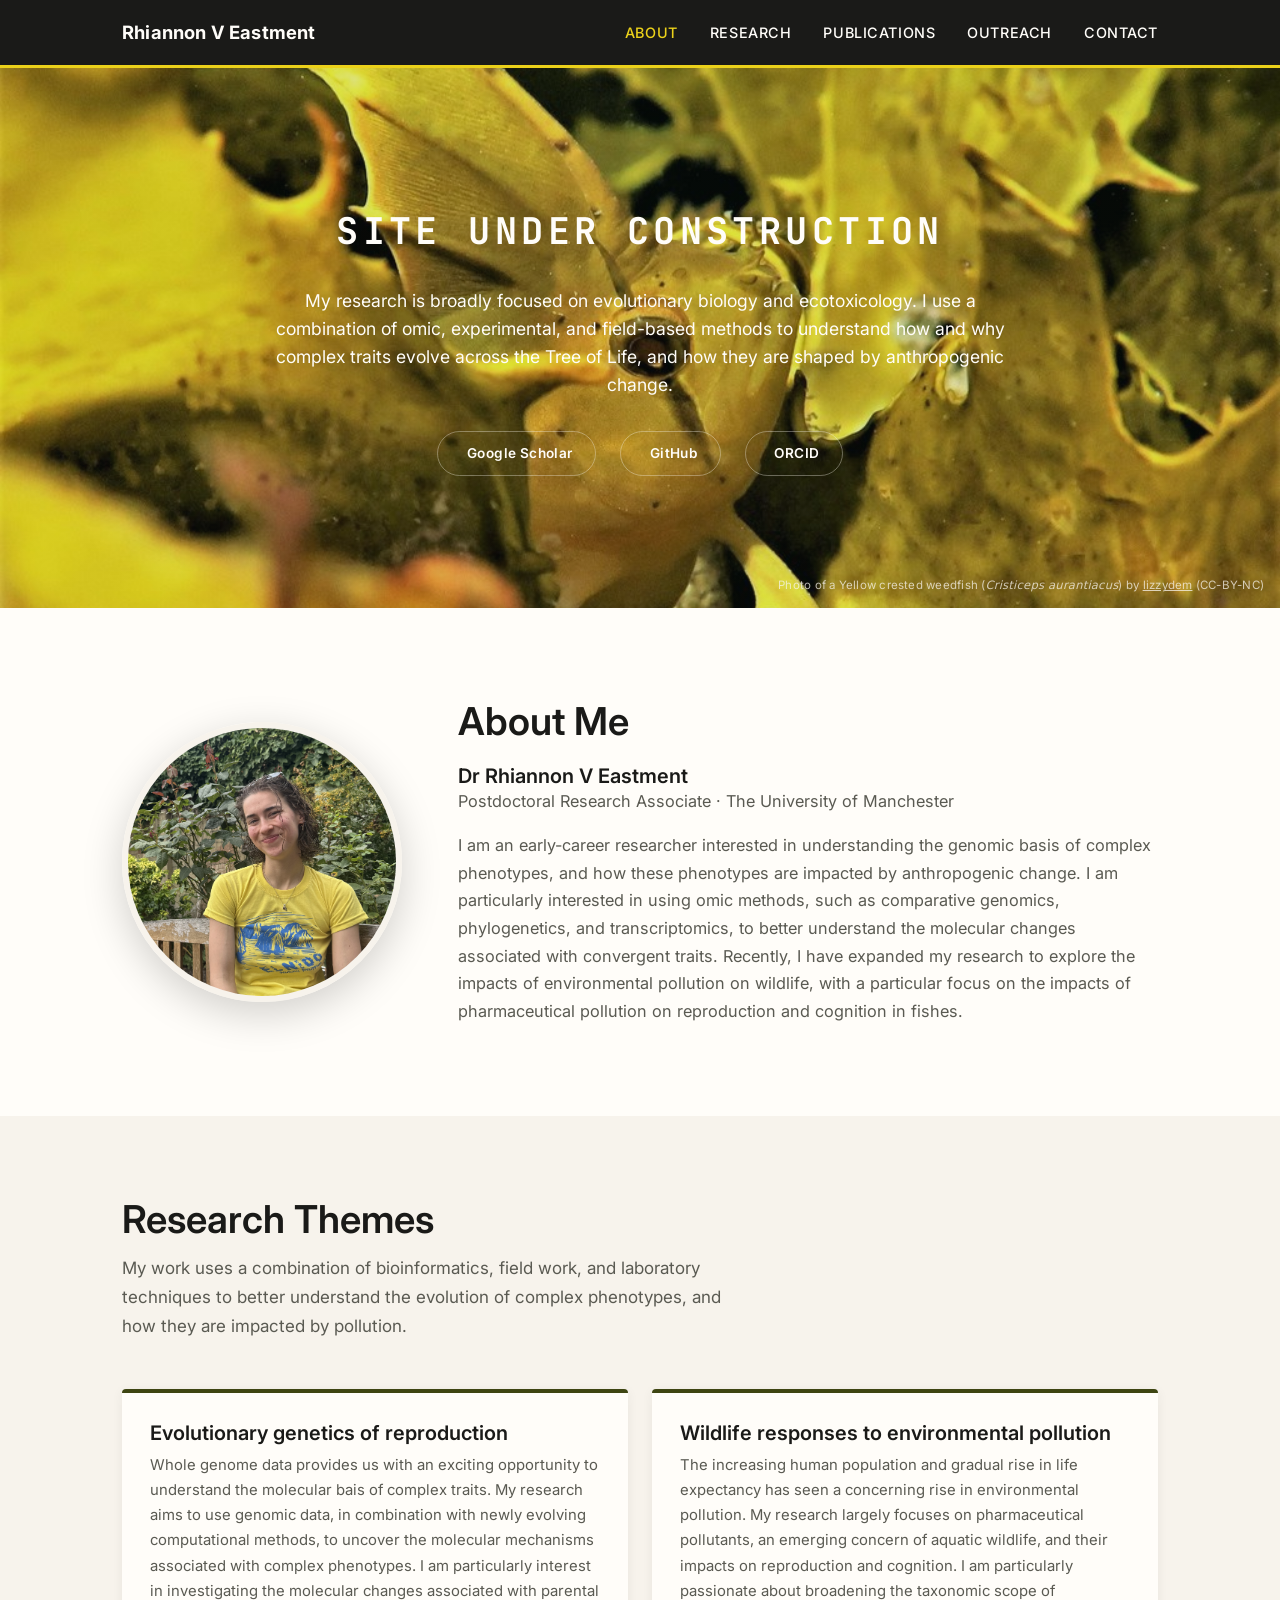
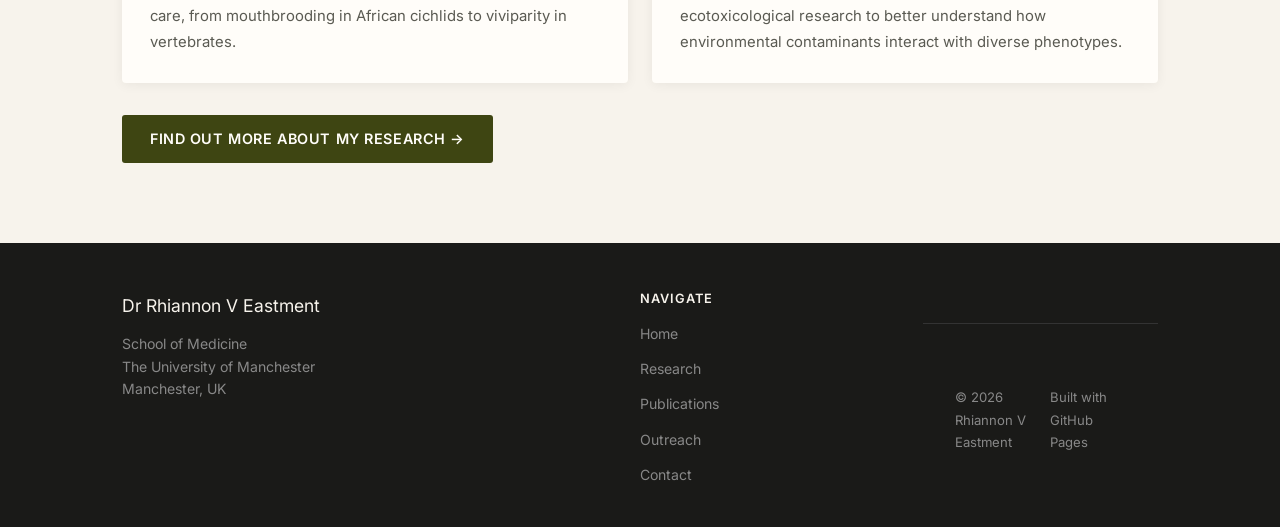
==== commit d841e6b9: "Update index.html" ====
--- a/index.html
+++ b/index.html
@@ -42,8 +42,9 @@
         <a href="https://github.com/rhiannoneastment" target="_blank"><i class="fab fa-github"></i> GitHub</a>
         <a href="https://orcid.org/0009-0002-4949-1405" target="_blank"><i class="fab fa-orcid"></i> ORCID</a>
       </div>
-      <p class="hero-credit">Photo of a Yellow crested weedfish (<i>Cristiceps aurantiacus<i>) by <a href="https://www.inaturalist.org/observations/103037705" target="_blank">lizzydem</a> (CC-BY-NC)</p>
     </div>
+    <p class="hero-credit">Photo of a Yellow crested weedfish (<i>Cristiceps aurantiacus</i>) by <a href="https://www.inaturalist.org/observations/103037705" target="_blank">lizzydem</a> (CC-BY-NC)</p>
+    
 </section>
 
   <!-- ABOUT ME SECTION -->
@@ -106,7 +107,7 @@
         </ul>
       </div>
     <div class="footer-bottom">
-      <span>© 2026 Rhiannon V Eastment.</span>
+      <span>© 2026 Rhiannon V Eastment</span>
       <span>Built with GitHub Pages</span>
     </div>
   </footer>
--- a/style.css
+++ b/style.css
@@ -272,10 +272,10 @@
 .btn:hover { transform: translateY(-2px); }
  
 .btn-primary {
-  background: var(--cream);
-  color: var(--ink);
-}
-.btn-primary:hover { background: var(--cream); color: var(--ink); }
+  background: var(--olive-leaf);
+  color: var(--paper);
+}
+.btn-primary:hover { background: var(--olive-leaf); color: var(--golden-glow); }
  
 .btn-outline {
   background: transparent;
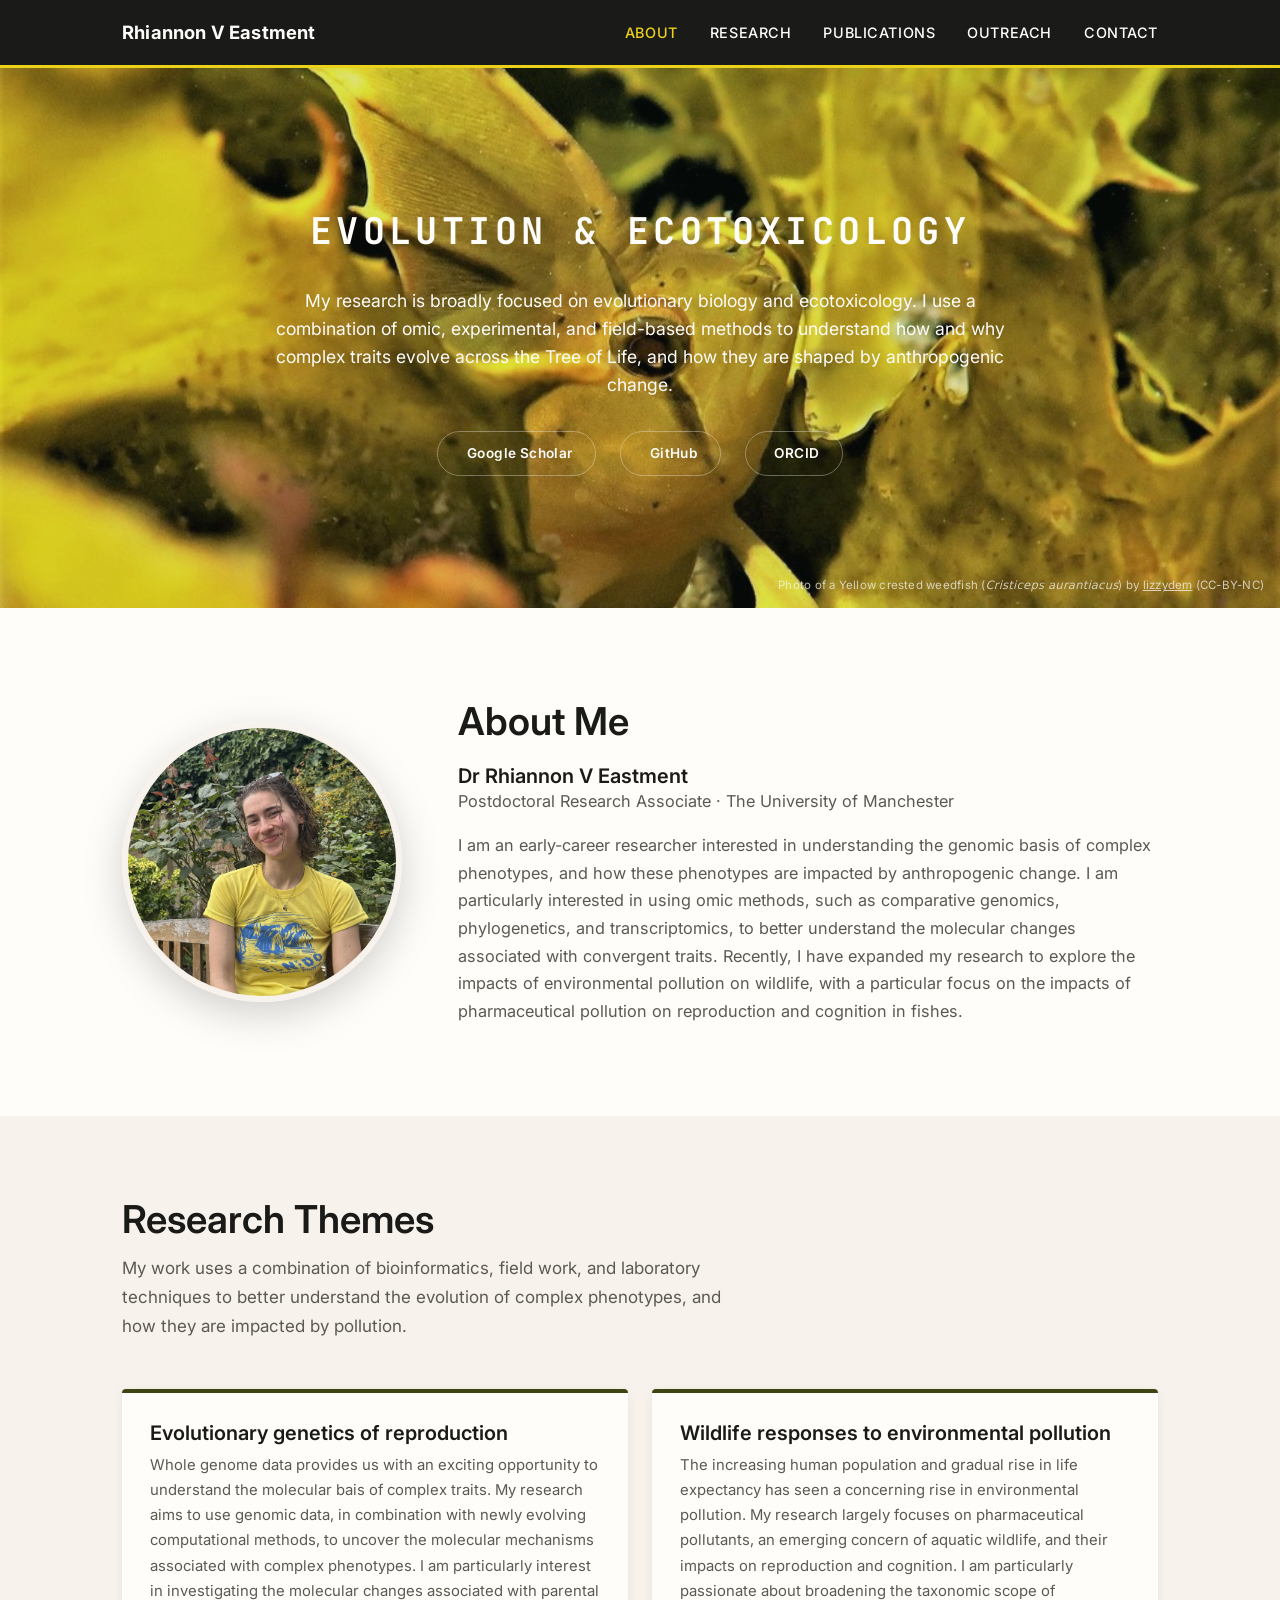
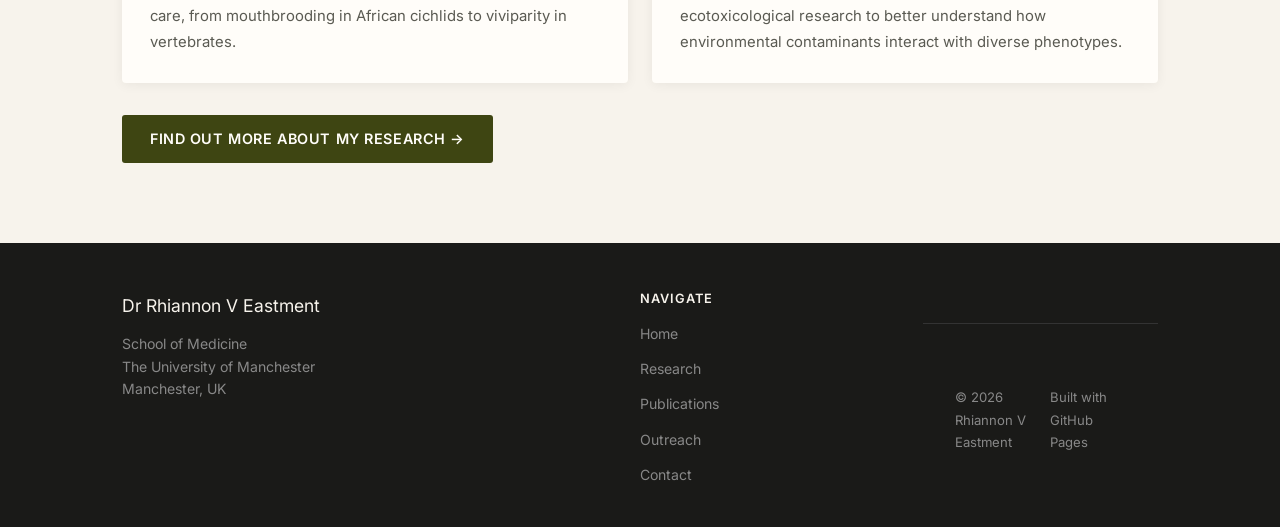
==== commit 40c0d9af: "Update index.html" ====
--- a/index.html
+++ b/index.html
@@ -33,7 +33,7 @@
     <div class="hero-bg"></div>
     <div class="hero-overlay"></div>
     <div class="hero-content">
-      <p class="subtitle">SITE UNDER CONSTRUCTION</p>
+      <p class="subtitle">Evolution & Ecotoxicology</p>
       <p class="bio-intro">
         My research is broadly focused on evolutionary biology and ecotoxicology. I use a combination of omic, experimental, and field-based methods to understand how and why complex traits evolve across the Tree of Life, and how they are shaped by anthropogenic change.
       </p>
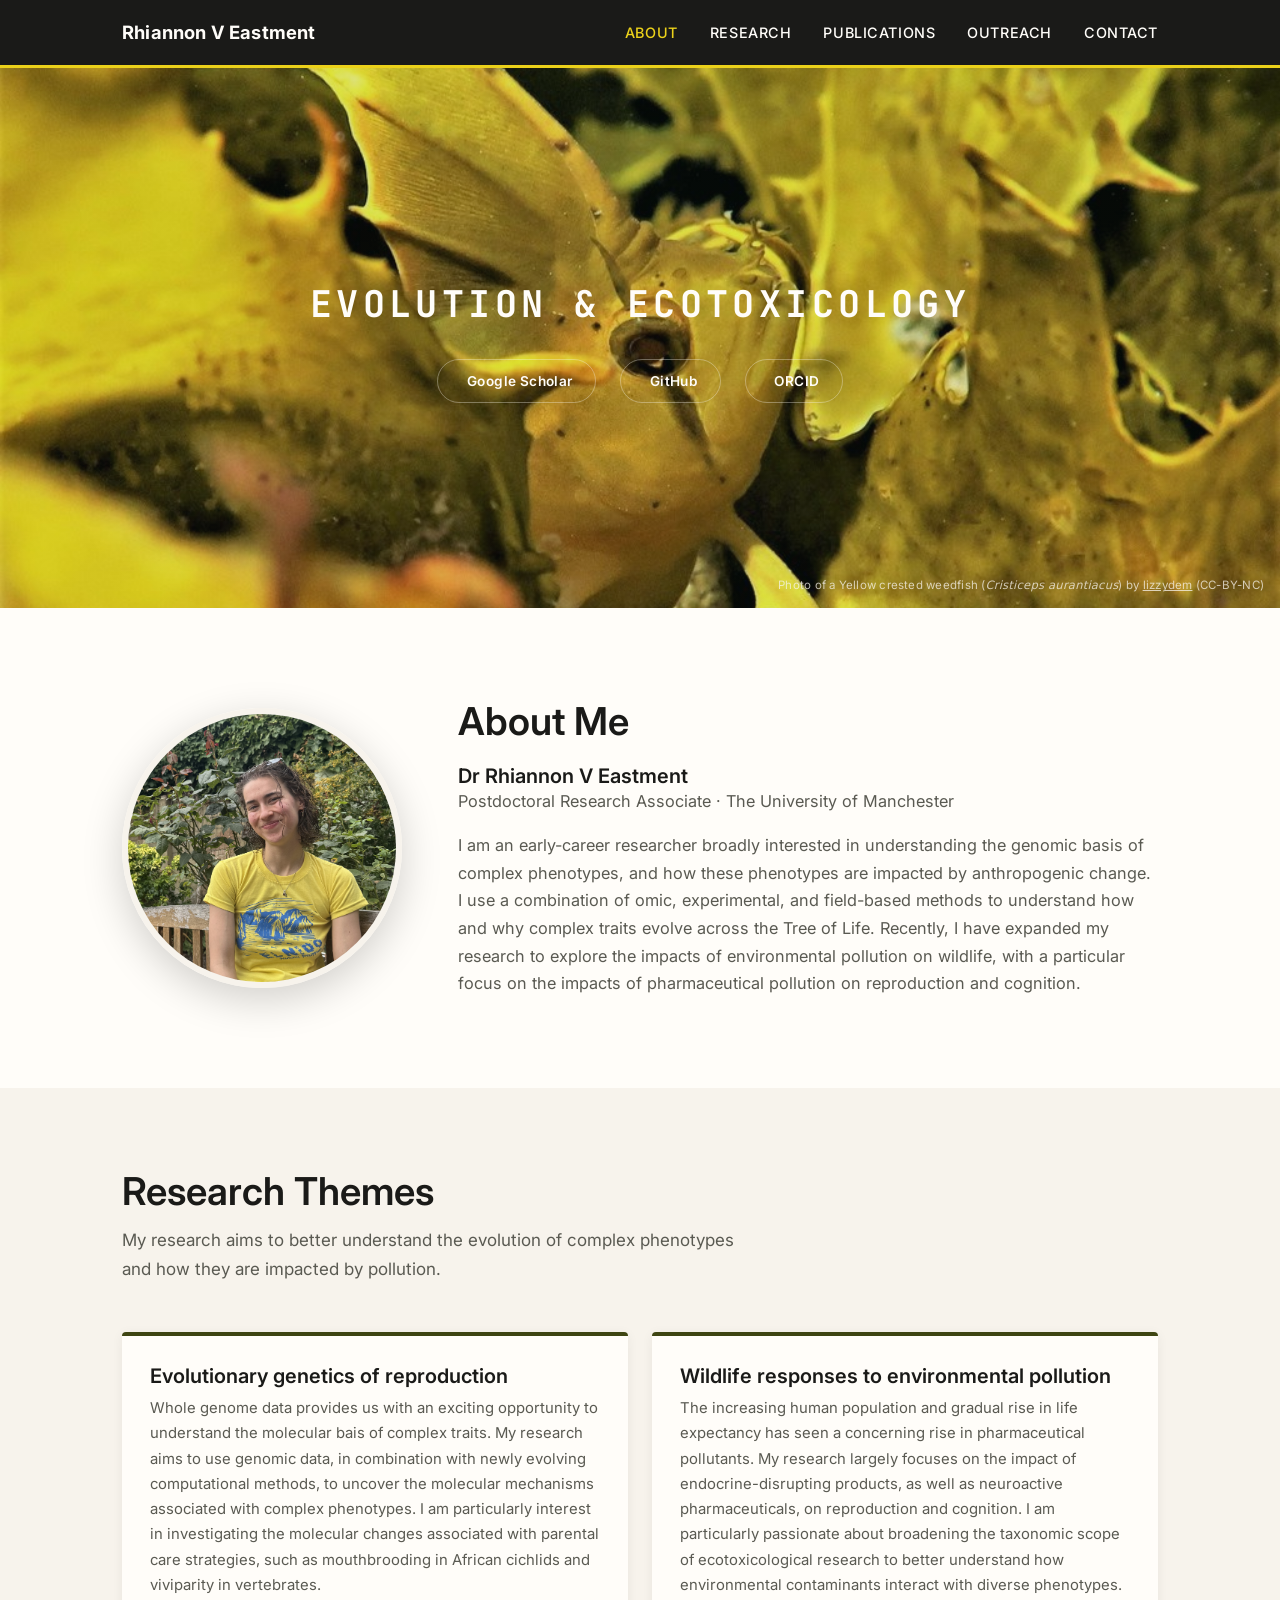
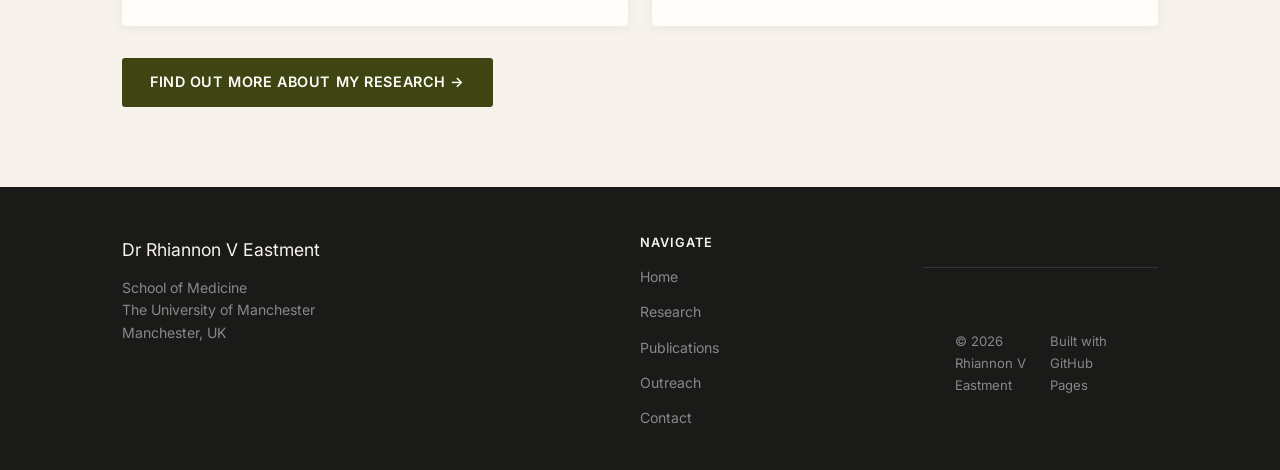
==== commit 998d623d: "Update index.html" ====
--- a/index.html
+++ b/index.html
@@ -34,8 +34,6 @@
     <div class="hero-overlay"></div>
     <div class="hero-content">
       <p class="subtitle">Evolution & Ecotoxicology</p>
-      <p class="bio-intro">
-        My research is broadly focused on evolutionary biology and ecotoxicology. I use a combination of omic, experimental, and field-based methods to understand how and why complex traits evolve across the Tree of Life, and how they are shaped by anthropogenic change.
       </p>
       <div class="hero-links">
         <a href="https://scholar.google.com/citations?user=520XEhIAAAAJ&hl=en" target="_blank"><i class="fas fa-graduation-cap"></i> Google Scholar</a>
@@ -59,7 +57,7 @@
           <h3>Dr Rhiannon V Eastment</h3>
           <p class="affiliation">Postdoctoral Research Associate &middot; The University of Manchester</p>
           <p>
-            I am an early-career researcher interested in understanding the genomic basis of complex phenotypes, and how these phenotypes are impacted by anthropogenic change. I am particularly interested in using omic methods, such as comparative genomics, phylogenetics, and transcriptomics, to better understand the molecular changes associated with convergent traits. Recently, I have expanded my research to explore the impacts of environmental pollution on wildlife, with a particular focus on the impacts of pharmaceutical pollution on reproduction and cognition in fishes.
+            I am an early-career researcher broadly interested in understanding the genomic basis of complex phenotypes, and how these phenotypes are impacted by anthropogenic change. I use a combination of omic, experimental, and field-based methods to understand how and why complex traits evolve across the Tree of Life. Recently, I have expanded my research to explore the impacts of environmental pollution on wildlife, with a particular focus on the impacts of pharmaceutical pollution on reproduction and cognition.
           </p>
         </div>
       </div>
@@ -71,16 +69,16 @@
     <div class="container">
       <div class="section-header">
         <h2>Research Themes</h2>
-        <p>My work uses a combination of bioinformatics, field work, and laboratory techniques to better understand the evolution of complex phenotypes, and how they are impacted by pollution.</p>
+        <p>My research aims to better understand the evolution of complex phenotypes and how they are impacted by pollution.</p>
       </div>
       <div class="themes-grid">
         <div class="theme-card">
           <h3>Evolutionary genetics of reproduction</h3>
-          <p>Whole genome data provides us with an exciting opportunity to understand the molecular bais of complex traits. My research aims to use genomic data, in combination with newly evolving computational methods, to uncover the molecular mechanisms associated with complex phenotypes. I am particularly interest in investigating the molecular changes associated with parental care, from mouthbrooding in African cichlids to viviparity in vertebrates.</p>
+          <p>Whole genome data provides us with an exciting opportunity to understand the molecular bais of complex traits. My research aims to use genomic data, in combination with newly evolving computational methods, to uncover the molecular mechanisms associated with complex phenotypes. I am particularly interest in investigating the molecular changes associated with parental care strategies, such as mouthbrooding in African cichlids and viviparity in vertebrates.</p>
         </div>
         <div class="theme-card">
           <h3>Wildlife responses to environmental pollution</h3>
-          <p>The increasing human population and gradual rise in life expectancy has seen a concerning rise in environmental pollution. My research largely focuses on pharmaceutical pollutants, an emerging concern of aquatic wildlife, and their impacts on reproduction and cognition. I am particularly passionate about broadening the taxonomic scope of ecotoxicological research to better understand how environmental contaminants interact with diverse phenotypes.</p>
+          <p>The increasing human population and gradual rise in life expectancy has seen a concerning rise in pharmaceutical pollutants. My research largely focuses on the impact of endocrine-disrupting products, as well as neuroactive pharmaceuticals, on reproduction and cognition. I am particularly passionate about broadening the taxonomic scope of ecotoxicological research to better understand how environmental contaminants interact with diverse phenotypes.</p>
         </div>
       </div>
       <div style="margin-top: 2rem;">
--- a/style.css
+++ b/style.css
@@ -367,12 +367,12 @@
    PAGE HERO (inner pages)
    ============================ */
 .page-hero {
-  background: var(--forest);
+  background: var(--paper);
   padding: 60px 0 50px;
-  border-bottom: 3px solid var(--amber);
-}
-.page-hero h4 { color: var(--amber); margin-bottom: .5rem; }
-.page-hero h1 { color: var(--cream); font-size: clamp(1.8rem, 4vw, 2.8rem); }
+  border-bottom: 3px solid var(--golden-glow);
+}
+.page-hero h4 { color: var(--ink); margin-bottom: .5rem; }
+.page-hero h1 { color: var(--ink); font-size: clamp(1.8rem, 4vw, 2.8rem); }
 .page-hero p { color: #A8C4AF; max-width: 580px; margin-top: .75rem; }
 
 /* ============================
